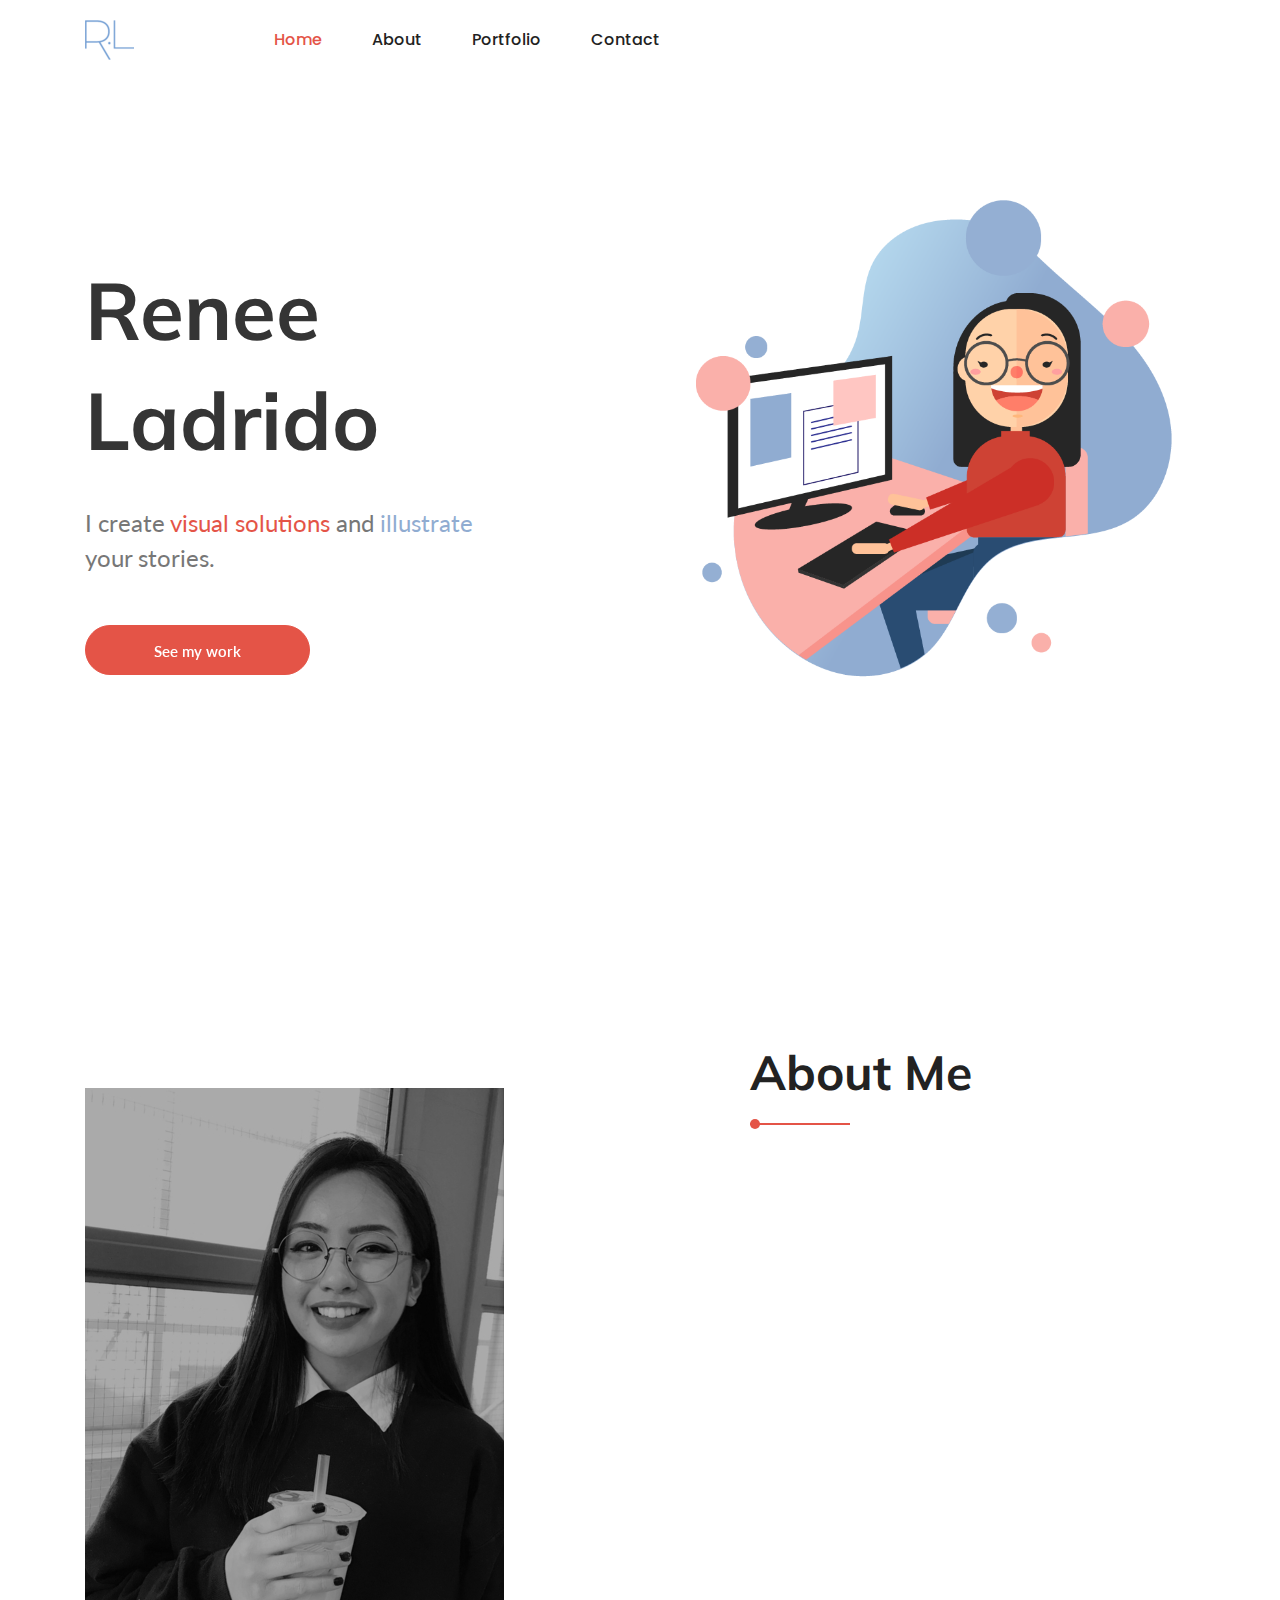
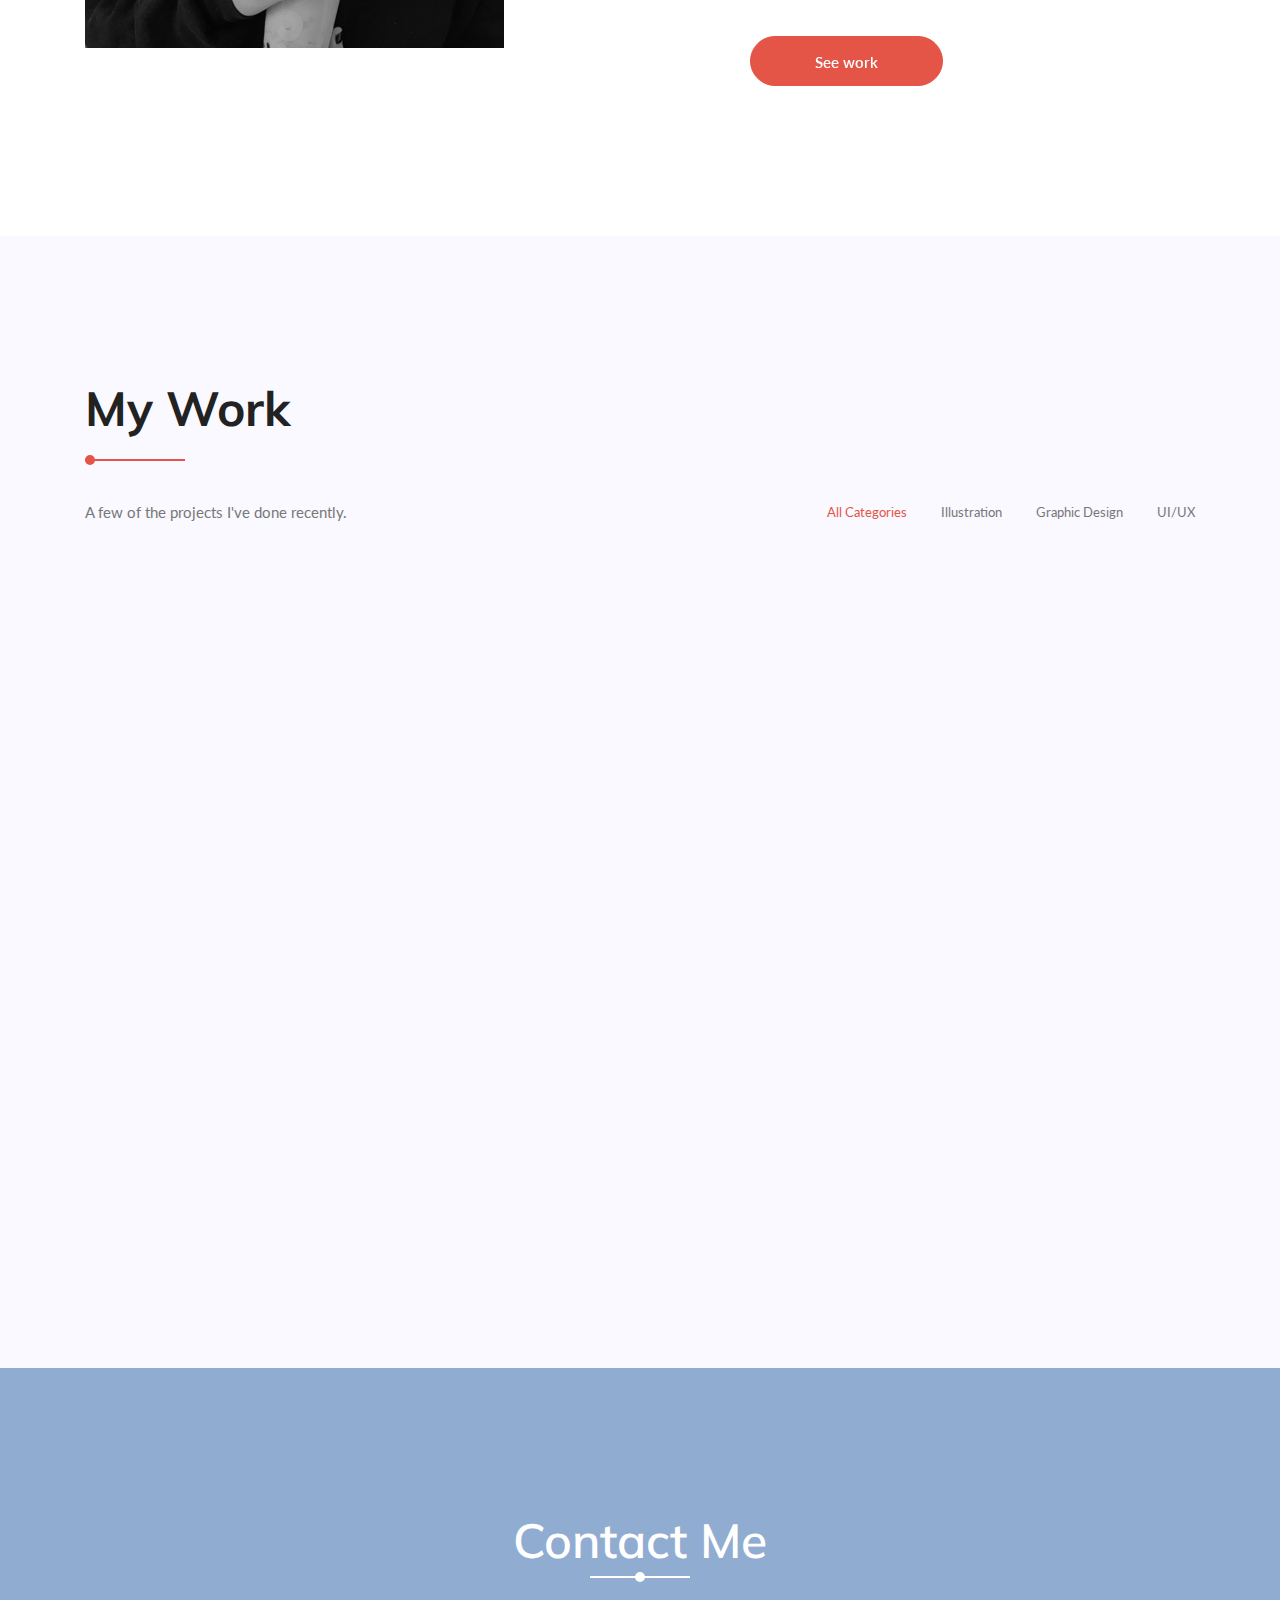
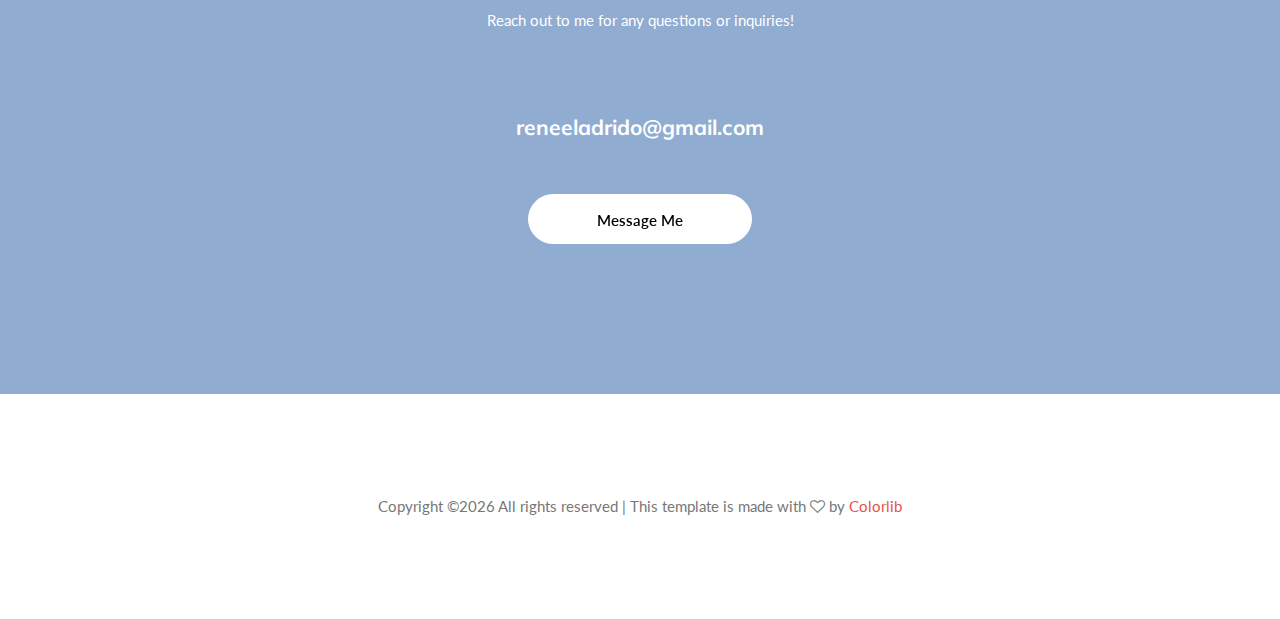
==== index.html @ 90f1faf6 "index" ====
<!DOCTYPE html>
<html lang="zxx" class="no-js">

<head>
	<!-- Mobile Specific Meta -->
	<meta name="viewport" content="width=device-width, initial-scale=1, shrink-to-fit=no">
	<!-- Favicon-->
	<link rel="shortcut icon" href="img/logosmall.png">
	<!-- Author Meta -->
	<meta name="author" content="colorlib">
	<!-- Meta Description -->
	<meta name="description" content="">
	<!-- Meta Keyword -->
	<meta name="keywords" content="">
	<!-- meta character set -->
	<meta charset="UTF-8">
	<!-- Site Title -->
	<title>Renee Ladrido</title>

	<link href="https://fonts.googleapis.com/css?family=Poppins:100,200,400,300,500,600,700" rel="stylesheet">
	<link href="https://fonts.googleapis.com/css?family=Roboto:300,400,500,600,700,900" rel="stylesheet">
	<link href="https://fonts.googleapis.com/css?family=Muli&display=swap" rel="stylesheet">
	<link href="https://fonts.googleapis.com/css?family=Lato&display=swap" rel="stylesheet">
	<!--
			CSS
			============================================= -->
	<link rel="stylesheet" href="css/linearicons.css">
	<link rel="stylesheet" href="css/font-awesome.min.css">
	<link rel="stylesheet" href="css/bootstrap.css">
	<link rel="stylesheet" href="css/magnific-popup.css">
	<link rel="stylesheet" href="css/nice-select.css">
	<link rel="stylesheet" href="css/animate.min.css">
	<link rel="stylesheet" href="css/owl.carousel.css">
	<link rel="stylesheet" href="css/main.css">
</head>

<body>

	<!-- Start Preloader Area -->
	<div class="preloader-area">
		<div class="loader-box">
			<div class="loader"></div>
		</div>
	</div>
	<!-- End Preloader Area -->


	<!-- Start Header Area -->
	<header id="header">
		<div class="container main-menu">
			<div class="row align-items-center d-flex">
				<div id="logo">
					<a href="index.html"><img src="img/logo.png" alt="" title="" /></a>
				</div>
				<nav id="nav-menu-container">
					<ul class="nav-menu">
						<li class=""><a class="active" href="index.html">Home</a></li>
						<li><a href=#about>About</a></li>
						<li><a href=#work>Portfolio</a>
						<li><a href=#contact>Contact</a></li>
					</ul>
				</nav>
			</div>
		</div>
	</header>
	<!-- End Header Area -->


	<!-- start banner Area -->
	<section class="home-banner-area">
		<div class="container">
			<div class="row fullscreen d-flex align-items-center">
				<div class="banner-content col-lg-6 col-md-12 justify-content-center ">
					<h1 class="wow fadeInUp" data-wow-duration="1s" data-wow-delay="1s">Renee Ladrido</h1>
					<div class="designation mb-50 wow fadeInUp" data-wow-duration="1s" data-wow-delay="1.51s">
						I create
						<span class="designer">visual solutions</span>
						and
						<span class="developer">illustrate</span> your stories.
					</div>
					<a href="#work" class="primary-btn" data-text="See my work">
						<span>S</span>
						<span>e</span>
						<span>e</span>
						<span> </span>
						<span>m</span>
						<span>y</span>
						<span> </span>
						<span>w</span>
						<span>o</span>
						<span>r</span>
						<span>k</span>
					</a>
				</div>
				<div class="banner-img col-lg-6 col-md-6 align-self-end">
					<img class="img-fluid" src="img/bannerimg.png" alt="">
				</div>
			</div>
		</div>
	</section>
	<!-- End banner Area -->


	<!-- Start About Area -->
	<section class="about-area section-gap" id="about">
		<div class="container">
			<div class="row align-items-center justify-content-between">
				<div class="col-lg-6 about-left">
					<img class="img-fluid" src="img/bannerimgsmall.jpg" alt="">
				</div>
				<div class="col-lg-5 col-md-12 about-right">
					<div class="section-title">
						<h2>About me</h2>
					</div>
					<div class="mb-50 wow fadeIn" data-wow-duration=".8s">
						<p>Hi! I'm Renee Ladrido and I am a graphic designer and illustrator.</p>
						<p>My design journey actually started in a completely different field - when I was a Nutrition & Food student at Ryerson University.
							I had always enjoyed drawing and expressing myself creatively as a side hobby but didn't think I would be able to include this in my professional career.
							It was when I had started to teach myself Adobe Creative suite to design a brand identity for a food project when I realized how much I enjoyed the process and that it was
							what I really wanted to do. Throughout the rest of my university career, I continued to self-learn various design programs and concepts, and work on personal projects in order to improve my skills.
						</p>
						<p>
						I currently work as a Graphic Designer and Marketing assistant for Ryerson University Eats, where I design promotional material for the food services department to drive food sales and increase student engagement.
						</p>
					</div>
					<a href="portfolio.html" class="primary-btn" data-text="See work">
						<span>S</span>
						<span>e</span>
						<span>e</span>
						<span> </span>
						<span>w</span>
						<span>o</span>
						<span>r</span>
						<span>k</span>
					</a>
				</div>
			</div>
		</div>
	</section>
	<!-- End About Area -->

	<!-- Start Work Area Area -->
	<section class="work-area section-gap-top section-gap-bottom-90" id="work">
		<div class="container">
			<div class="row d-flex justify-content-between align-items-end mb-80">
				<div class="col-lg-6">
					<div class="section-title">
						<h2>My work</h2>
						<p>A few of the projects I've done recently.</p>
					</div>
				</div>

				<div class="col-lg-6">
					<div class="filters">
						<ul>
							<li class="active" data-filter=".all">All Categories</li>
							<li data-filter=".illustration">Illustration</li>
							<li data-filter=".graphicdesign">Graphic Design</li>
							<li data-filter=".uiux">UI/UX</li>
						</ul>
					</div>
				</div>
			</div>

			<div class="filters-content">
				<div class="row grid">
					<div class="single-work col-lg-4 col-md-6 col-sm-12 all graphicdesign illustration wow fadeInUp" data-wow-duration="2s">
						<div class="relative">
							<div class="thumb">
								<div class="overlay overlay-bg"></div>
								<img class="image img-fluid" src="img/work/work1cover.png" alt="">
							</div>
							<div class="middle">
								<h4>Greetings from Buenos Aires!</h4>
								<div class="cat">Illustration & Postcard Design</div>
							</div>
							<a class="overlay" href="project1.html"></a>
						</div>
					</div>
					<div class="single-work col-lg-4 col-md-6 col-sm-12 all illustration wow fadeInUp" data-wow-duration="2s" data-wow-delay="0.2s">
						<div class="relative">
							<div class="thumb">
								<div class="overlay overlay-bg"></div>
								<img class="image img-fluid" src="img/work/work2cover.png" alt="">
							</div>
							<div class="middle">
								<h4>Chartwells Local Partner Certificate</h4>
								<div class="cat">Illustration</div>
							</div>
							<a class="overlay" href="project2.html"></a>
						</div>
					</div>
					<div class="single-work col-lg-4 col-md-6 col-sm-12 all uiux wow fadeInUp" data-wow-duration="2s" data-wow-delay="0.4s">
						<div class="relative">
							<div class="thumb">
								<div class="overlay overlay-bg"></div>
								<img class="image img-fluid" src="img/work/work3cover.png" alt="">
							</div>
							<div class="middle">
								<h4>Peak App</h4>
								<div class="cat">UI / UX</div>
							</div>
							<a class="overlay" href="project3.html"></a>
						</div>
					</div>
					<div class="single-work col-lg-4 col-md-6 col-sm-12 all illustration graphicdesign wow fadeInUp" data-wow-duration="2s">
						<div class="relative">
							<div class="thumb">
								<div class="overlay overlay-bg"></div>
								<img class="image img-fluid" src="img/work/work4cover.png" alt="">
							</div>
							<div class="middle">
								<h4>Fantastic Frank</h4>
								<div class="cat">Illustration & Cover Design</div>
							</div>
							<a class="overlay" href="project4.html"></a>
						</div>
					</div>
					<div class="single-work col-lg-4 col-md-6 col-sm-12 all graphicdesign illustration wow fadeInUp" data-wow-duration="2s" data-wow-delay="0.2s">
						<div class="relative">
							<div class="thumb">
								<div class="overlay overlay-bg"></div>
								<img class="image img-fluid" src="img/work/work5cover.png" alt="">
							</div>
							<div class="middle">
								<h4>Ryerson Nutrition Month</h4>
								<div class="cat">Poster Design & Advertising</div>
							</div>
							<a class="overlay" href="project5.html"></a>
						</div>
					</div>
				</div>
			</div>
		</div>
	</section>
	<!-- End Work Area Area -->

	<!-- Start Contact Area -->
	<section class="contact-area section-gap" id="contact">
		<div class="container">
			<div class="row">
				<div class="col-lg-12">
					<div class="contact-title">
						<h2>Contact Me</h2>
						<p>Reach out to me for any questions or inquiries!</p>
					</div>
				</div>
			</div>

			<div class="row mt-80">
				<div class="col-lg-4 col-md-4">
					<div class="contact-box">
						<h4> </h4>
					</div>
				</div>
				<div class="col-lg-4 col-md-4">
					<div class="contact-box">
						<h4>reneeladrido@gmail.com</h4>
					</div>
				</div>
				<div class="col-lg-4 col-md-4">
					<div class="contact-box">
						<h4> </h4>
					</div>
				</div>
			</div>

			<div class="row">
				<div class="col-lg-12 text-center">
					<a href="mailto:reneeladrido@gmail.com?Subject=Hello" target="_top" class="primary-btn mt-50" data-text="Message Me">
						<span>M</span>
						<span>e</span>
						<span>s</span>
						<span>s</span>
						<span>a</span>
						<span>g</span>
						<span>e</span>
						<span> </span>
						<span>M</span>
						<span>e</span>
					</a>
				</div>
			</div>
		</div>
	</section>
	<!-- End Contact Area -->


	<!-- start footer Area -->
	<footer class="footer-area">
		<div class="container">
			<div class="row justify-content-center">
				<div class="col-lg-12">
					<div class="footer-top flex-column">
			<div class="row footer-bottom justify-content-center">
				<p class="col-lg-8 col-sm-12 footer-text">
					<!-- Link back to Colorlib can't be removed. Template is licensed under CC BY 3.0. -->
Copyright &copy;<script>document.write(new Date().getFullYear());</script> All rights reserved | This template is made with <i class="fa fa-heart-o" aria-hidden="true"></i> by <a href="https://colorlib.com" target="_blank">Colorlib</a>
<!-- Link back to Colorlib can't be removed. Template is licensed under CC BY 3.0. --></p>
			</div>
		</div>
	</footer>
	<!-- End footer Area -->

	<!-- ####################### Start Scroll to Top Area ####################### -->
	<div id="back-top">
		<a title="Go to Top" href="#">
			<i class="lnr lnr-arrow-up"></i>
		</a>
	</div>
	<!-- ####################### End Scroll to Top Area ####################### -->

	<script src="js/vendor/jquery-2.2.4.min.js"></script>
	<script src="https://cdnjs.cloudflare.com/ajax/libs/popper.js/1.12.9/umd/popper.min.js" integrity="sha384-ApNbgh9B+Y1QKtv3Rn7W3mgPxhU9K/ScQsAP7hUibX39j7fakFPskvXusvfa0b4Q"
	 crossorigin="anonymous"></script>
	<script src="js/vendor/bootstrap.min.js"></script>
	<script type="text/javascript" src="https://maps.googleapis.com/maps/api/js?key=AIzaSyBhOdIF3Y9382fqJYt5I_sswSrEw5eihAA"></script>
	<script src="js/easing.min.js"></script>
	<script src="js/hoverIntent.js"></script>
	<script src="js/superfish.min.js"></script>
	<script src="js/mn-accordion.js"></script>
	<script src="js/jquery.ajaxchimp.min.js"></script>
	<script src="js/jquery.magnific-popup.min.js"></script>
	<script src="js/owl.carousel.min.js"></script>
	<script src="js/jquery.nice-select.min.js"></script>
	<script src="js/isotope.pkgd.min.js"></script>
	<script src="js/jquery.circlechart.js"></script>
	<script src="js/mail-script.js"></script>
	<script src="js/wow.min.js"></script>
	<script src="js/main.js"></script>
</body>

</html>
---- css/linearicons.css ----
@font-face {
	font-family: 'Linearicons-Free';
	src:url('../fonts/Linearicons-Free.eot?w118d');
	src:url('../fonts/Linearicons-Free.eot?#iefixw118d') format('embedded-opentype'),
		url('../fonts/Linearicons-Free.woff2?w118d') format('woff2'),
		url('../fonts/Linearicons-Free.woff?w118d') format('woff'),
		url('../fonts/Linearicons-Free.ttf?w118d') format('truetype'),
		url('../fonts/Linearicons-Free.svg?w118d#Linearicons-Free') format('svg');
	font-weight: normal;
	font-style: normal;
}

.lnr {
	font-family: 'Linearicons-Free';
	speak: none;
	font-style: normal;
	font-weight: normal;
	font-variant: normal;
	text-transform: none;
	line-height: 1;

	/* Better Font Rendering =========== */
	-webkit-font-smoothing: antialiased;
	-moz-osx-font-smoothing: grayscale;
}

.lnr-home:before {
	content: "\e800";
}
.lnr-apartment:before {
	content: "\e801";
}
.lnr-pencil:before {
	content: "\e802";
}
.lnr-magic-wand:before {
	content: "\e803";
}
.lnr-drop:before {
	content: "\e804";
}
.lnr-lighter:before {
	content: "\e805";
}
.lnr-poop:before {
	content: "\e806";
}
.lnr-sun:before {
	content: "\e807";
}
.lnr-moon:before {
	content: "\e808";
}
.lnr-cloud:before {
	content: "\e809";
}
.lnr-cloud-upload:before {
	content: "\e80a";
}
.lnr-cloud-download:before {
	content: "\e80b";
}
.lnr-cloud-sync:before {
	content: "\e80c";
}
.lnr-cloud-check:before {
	content: "\e80d";
}
.lnr-database:before {
	content: "\e80e";
}
.lnr-lock:before {
	content: "\e80f";
}
.lnr-cog:before {
	content: "\e810";
}
.lnr-trash:before {
	content: "\e811";
}
.lnr-dice:before {
	content: "\e812";
}
.lnr-heart:before {
	content: "\e813";
}
.lnr-star:before {
	content: "\e814";
}
.lnr-star-half:before {
	content: "\e815";
}
.lnr-star-empty:before {
	content: "\e816";
}
.lnr-flag:before {
	content: "\e817";
}
.lnr-envelope:before {
	content: "\e818";
}
.lnr-paperclip:before {
	content: "\e819";
}
.lnr-inbox:before {
	content: "\e81a";
}
.lnr-eye:before {
	content: "\e81b";
}
.lnr-printer:before {
	content: "\e81c";
}
.lnr-file-empty:before {
	content: "\e81d";
}
.lnr-file-add:before {
	content: "\e81e";
}
.lnr-enter:before {
	content: "\e81f";
}
.lnr-exit:before {
	content: "\e820";
}
.lnr-graduation-hat:before {
	content: "\e821";
}
.lnr-license:before {
	content: "\e822";
}
.lnr-music-note:before {
	content: "\e823";
}
.lnr-film-play:before {
	content: "\e824";
}
.lnr-camera-video:before {
	content: "\e825";
}
.lnr-camera:before {
	content: "\e826";
}
.lnr-picture:before {
	content: "\e827";
}
.lnr-book:before {
	content: "\e828";
}
.lnr-bookmark:before {
	content: "\e829";
}
.lnr-user:before {
	content: "\e82a";
}
.lnr-users:before {
	content: "\e82b";
}
.lnr-shirt:before {
	content: "\e82c";
}
.lnr-store:before {
	content: "\e82d";
}
.lnr-cart:before {
	content: "\e82e";
}
.lnr-tag:before {
	content: "\e82f";
}
.lnr-phone-handset:before {
	content: "\e830";
}
.lnr-phone:before {
	content: "\e831";
}
.lnr-pushpin:before {
	content: "\e832";
}
.lnr-map-marker:before {
	content: "\e833";
}
.lnr-map:before {
	content: "\e834";
}
.lnr-location:before {
	content: "\e835";
}
.lnr-calendar-full:before {
	content: "\e836";
}
.lnr-keyboard:before {
	content: "\e837";
}
.lnr-spell-check:before {
	content: "\e838";
}
.lnr-screen:before {
	content: "\e839";
}
.lnr-smartphone:before {
	content: "\e83a";
}
.lnr-tablet:before {
	content: "\e83b";
}
.lnr-laptop:before {
	content: "\e83c";
}
.lnr-laptop-phone:before {
	content: "\e83d";
}
.lnr-power-switch:before {
	content: "\e83e";
}
.lnr-bubble:before {
	content: "\e83f";
}
.lnr-heart-pulse:before {
	content: "\e840";
}
.lnr-construction:before {
	content: "\e841";
}
.lnr-pie-chart:before {
	content: "\e842";
}
.lnr-chart-bars:before {
	content: "\e843";
}
.lnr-gift:before {
	content: "\e844";
}
.lnr-diamond:before {
	content: "\e845";
}
.lnr-linearicons:before {
	content: "\e846";
}
.lnr-dinner:before {
	content: "\e847";
}
.lnr-coffee-cup:before {
	content: "\e848";
}
.lnr-leaf:before {
	content: "\e849";
}
.lnr-paw:before {
	content: "\e84a";
}
.lnr-rocket:before {
	content: "\e84b";
}
.lnr-briefcase:before {
	content: "\e84c";
}
.lnr-bus:before {
	content: "\e84d";
}
.lnr-car:before {
	content: "\e84e";
}
.lnr-train:before {
	content: "\e84f";
}
.lnr-bicycle:before {
	content: "\e850";
}
.lnr-wheelchair:before {
	content: "\e851";
}
.lnr-select:before {
	content: "\e852";
}
.lnr-earth:before {
	content: "\e853";
}
.lnr-smile:before {
	content: "\e854";
}
.lnr-sad:before {
	content: "\e855";
}
.lnr-neutral:before {
	content: "\e856";
}
.lnr-mustache:before {
	content: "\e857";
}
.lnr-alarm:before {
	content: "\e858";
}
.lnr-bullhorn:before {
	content: "\e859";
}
.lnr-volume-high:before {
	content: "\e85a";
}
.lnr-volume-medium:before {
	content: "\e85b";
}
.lnr-volume-low:before {
	content: "\e85c";
}
.lnr-volume:before {
	content: "\e85d";
}
.lnr-mic:before {
	content: "\e85e";
}
.lnr-hourglass:before {
	content: "\e85f";
}
.lnr-undo:before {
	content: "\e860";
}
.lnr-redo:before {
	content: "\e861";
}
.lnr-sync:before {
	content: "\e862";
}
.lnr-history:before {
	content: "\e863";
}
.lnr-clock:before {
	content: "\e864";
}
.lnr-download:before {
	content: "\e865";
}
.lnr-upload:before {
	content: "\e866";
}
.lnr-enter-down:before {
	content: "\e867";
}
.lnr-exit-up:before {
	content: "\e868";
}
.lnr-bug:before {
	content: "\e869";
}
.lnr-code:before {
	content: "\e86a";
}
.lnr-link:before {
	content: "\e86b";
}
.lnr-unlink:before {
	content: "\e86c";
}
.lnr-thumbs-up:before {
	content: "\e86d";
}
.lnr-thumbs-down:before {
	content: "\e86e";
}
.lnr-magnifier:before {
	content: "\e86f";
}
.lnr-cross:before {
	content: "\e870";
}
.lnr-menu:before {
	content: "\e871";
}
.lnr-list:before {
	content: "\e872";
}
.lnr-chevron-up:before {
	content: "\e873";
}
.lnr-chevron-down:before {
	content: "\e874";
}
.lnr-chevron-left:before {
	content: "\e875";
}
.lnr-chevron-right:before {
	content: "\e876";
}
.lnr-arrow-up:before {
	content: "\e877";
}
.lnr-arrow-down:before {
	content: "\e878";
}
.lnr-arrow-left:before {
	content: "\e879";
}
.lnr-arrow-right:before {
	content: "\e87a";
}
.lnr-move:before {
	content: "\e87b";
}
.lnr-warning:before {
	content: "\e87c";
}
.lnr-question-circle:before {
	content: "\e87d";
}
.lnr-menu-circle:before {
	content: "\e87e";
}
.lnr-checkmark-circle:before {
	content: "\e87f";
}
.lnr-cross-circle:before {
	content: "\e880";
}
.lnr-plus-circle:before {
	content: "\e881";
}
.lnr-circle-minus:before {
	content: "\e882";
}
.lnr-arrow-up-circle:before {
	content: "\e883";
}
.lnr-arrow-down-circle:before {
	content: "\e884";
}
.lnr-arrow-left-circle:before {
	content: "\e885";
}
.lnr-arrow-right-circle:before {
	content: "\e886";
}
.lnr-chevron-up-circle:before {
	content: "\e887";
}
.lnr-chevron-down-circle:before {
	content: "\e888";
}
.lnr-chevron-left-circle:before {
	content: "\e889";
}
.lnr-chevron-right-circle:before {
	content: "\e88a";
}
.lnr-crop:before {
	content: "\e88b";
}
.lnr-frame-expand:before {
	content: "\e88c";
}
.lnr-frame-contract:before {
	content: "\e88d";
}
.lnr-layers:before {
	content: "\e88e";
}
.lnr-funnel:before {
	content: "\e88f";
}
.lnr-text-format:before {
	content: "\e890";
}
.lnr-text-format-remove:before {
	content: "\e891";
}
.lnr-text-size:before {
	content: "\e892";
}
.lnr-bold:before {
	content: "\e893";
}
.lnr-italic:before {
	content: "\e894";
}
.lnr-underline:before {
	content: "\e895";
}
.lnr-strikethrough:before {
	content: "\e896";
}
.lnr-highlight:before {
	content: "\e897";
}
.lnr-text-align-left:before {
	content: "\e898";
}
.lnr-text-align-center:before {
	content: "\e899";
}
.lnr-text-align-right:before {
	content: "\e89a";
}
.lnr-text-align-justify:before {
	content: "\e89b";
}
.lnr-line-spacing:before {
	content: "\e89c";
}
.lnr-indent-increase:before {
	content: "\e89d";
}
.lnr-indent-decrease:before {
	content: "\e89e";
}
.lnr-pilcrow:before {
	content: "\e89f";
}
.lnr-direction-ltr:before {
	content: "\e8a0";
}
.lnr-direction-rtl:before {
	content: "\e8a1";
}
.lnr-page-break:before {
	content: "\e8a2";
}
.lnr-sort-alpha-asc:before {
	content: "\e8a3";
}
.lnr-sort-amount-asc:before {
	content: "\e8a4";
}
.lnr-hand:before {
	content: "\e8a5";
}
.lnr-pointer-up:before {
	content: "\e8a6";
}
.lnr-pointer-right:before {
	content: "\e8a7";
}
.lnr-pointer-down:before {
	content: "\e8a8";
}
.lnr-pointer-left:before {
	content: "\e8a9";
}
---- css/nice-select.css ----
.nice-select {
  -webkit-tap-highlight-color: transparent;
  background-color: #fff;
  border-radius: 5px;
  border: solid 1px #e8e8e8;
  box-sizing: border-box;
  clear: both;
  cursor: pointer;
  display: block;
  float: left;
  font-family: inherit;
  font-size: 14px;
  font-weight: normal;
  height: 42px;
  line-height: 40px;
  outline: none;
  padding-left: 18px;
  padding-right: 30px;
  position: relative;
  text-align: left !important;
  -webkit-transition: all 0.2s ease-in-out;
  transition: all 0.2s ease-in-out;
  -webkit-user-select: none;
     -moz-user-select: none;
      -ms-user-select: none;
          user-select: none;
  white-space: nowrap;
  width: auto; }
  .nice-select:hover {
    border-color: #dbdbdb; }
  .nice-select:active, .nice-select.open, .nice-select:focus {
    border-color: #999; }
  .nice-select:after {
    border-bottom: 2px solid #999;
    border-right: 2px solid #999;
    content: '';
    display: block;
    height: 5px;
    margin-top: -4px;
    pointer-events: none;
    position: absolute;
    right: 12px;
    top: 50%;
    -webkit-transform-origin: 66% 66%;
        -ms-transform-origin: 66% 66%;
            transform-origin: 66% 66%;
    -webkit-transform: rotate(45deg);
        -ms-transform: rotate(45deg);
            transform: rotate(45deg);
    -webkit-transition: all 0.15s ease-in-out;
    transition: all 0.15s ease-in-out;
    width: 5px; }
  .nice-select.open:after {
    -webkit-transform: rotate(-135deg);
        -ms-transform: rotate(-135deg);
            transform: rotate(-135deg); }
  .nice-select.open .list {
    opacity: 1;
    pointer-events: auto;
    -webkit-transform: scale(1) translateY(0);
        -ms-transform: scale(1) translateY(0);
            transform: scale(1) translateY(0); }
  .nice-select.disabled {
    border-color: #ededed;
    color: #999;
    pointer-events: none; }
    .nice-select.disabled:after {
      border-color: #cccccc; }
  .nice-select.wide {
    width: 100%; }
    .nice-select.wide .list {
      left: 0 !important;
      right: 0 !important; }
  .nice-select.right {
    float: right; }
    .nice-select.right .list {
      left: auto;
      right: 0; }
  .nice-select.small {
    font-size: 12px;
    height: 36px;
    line-height: 34px; }
    .nice-select.small:after {
      height: 4px;
      width: 4px; }
    .nice-select.small .option {
      line-height: 34px;
      min-height: 34px; }
  .nice-select .list {
    background-color: #fff;
    border-radius: 5px;
    box-shadow: 0 0 0 1px rgba(68, 68, 68, 0.11);
    box-sizing: border-box;
    margin-top: 4px;
    opacity: 0;
    overflow: hidden;
    padding: 0;
    pointer-events: none;
    position: absolute;
    top: 100%;
    left: 0;
    -webkit-transform-origin: 50% 0;
        -ms-transform-origin: 50% 0;
            transform-origin: 50% 0;
    -webkit-transform: scale(0.75) translateY(-21px);
        -ms-transform: scale(0.75) translateY(-21px);
            transform: scale(0.75) translateY(-21px);
    -webkit-transition: all 0.2s cubic-bezier(0.5, 0, 0, 1.25), opacity 0.15s ease-out;
    transition: all 0.2s cubic-bezier(0.5, 0, 0, 1.25), opacity 0.15s ease-out;
    z-index: 9; }
    .nice-select .list:hover .option:not(:hover) {
      background-color: transparent !important; }
  .nice-select .option {
    cursor: pointer;
    font-weight: 400;
    line-height: 40px;
    list-style: none;
    min-height: 40px;
    outline: none;
    padding-left: 18px;
    padding-right: 29px;
    text-align: left;
    -webkit-transition: all 0.2s;
    transition: all 0.2s; }
    .nice-select .option:hover, .nice-select .option.focus, .nice-select .option.selected.focus {
      background-color: #f6f6f6; }
    .nice-select .option.selected {
      font-weight: bold; }
    .nice-select .option.disabled {
      background-color: transparent;
      color: #999;
      cursor: default; }

.no-csspointerevents .nice-select .list {
  display: none; }

.no-csspointerevents .nice-select.open .list {
  display: block; }
---- css/main.css ----
/*--------------------------- Color variations ----------------------*/
/* Medium Layout: 1280px */
/* Tablet Layout: 768px */
/* Mobile Layout: 320px */
/* Wide Mobile Layout: 480px */
/* =================================== */
/*  Basic Style
/* =================================== */
::-moz-selection {
  /* Code for Firefox */
  background-color: #e45447;
  color: #fff; }

::selection {
  background-color: #e45447;
  color: #fff; }

::-webkit-input-placeholder {
  /* WebKit, Blink, Edge */
  color: #777777;
  font-weight: 300; }

:-moz-placeholder {
  /* Mozilla Firefox 4 to 18 */
  color: #777777;
  opacity: 1;
  font-weight: 300; }

::-moz-placeholder {
  /* Mozilla Firefox 19+ */
  color: #777777;
  opacity: 1;
  font-weight: 300; }

:-ms-input-placeholder {
  /* Internet Explorer 10-11 */
  color: #777777;
  font-weight: 300; }

::-ms-input-placeholder {
  /* Microsoft Edge */
  color: #777777;
  font-weight: 300; }

body {
  color: #777777;
  font-family: "Lato", sans-serif;
  font-size: 15px;
  font-weight: 400;
  line-height: 1.625em;
  position: relative; }

ol, ul {
  margin: 0;
  padding: 0;
  list-style: none; }

select {
  display: block; }

figure {
  margin: 0; }

a {
  -webkit-transition: all 0.3s ease 0s;
  -moz-transition: all 0.3s ease 0s;
  -o-transition: all 0.3s ease 0s;
  transition: all 0.3s ease 0s; }

iframe {
  border: 0; }

a, a:focus, a:hover {
  text-decoration: none;
  outline: 0; }

.btn.active.focus,
.btn.active:focus,
.btn.focus,
.btn.focus:active,
.btn:active:focus,
.btn:focus {
  text-decoration: none;
  outline: 0; }

.card-panel {
  margin: 0;
  padding: 60px; }

/**
 *  Typography
 *
 **/
.btn i, .btn-large i, .btn-floating i, .btn-large i, .btn-flat i {
  font-size: 1em;
  line-height: inherit; }

.gray-bg {
  background: #f9f9ff; }

h1, h2, h3,
h4, h5, h6 {
  font-family: "Muli", sans-serif;
  color: #222222;
  line-height: 1.2em;
  margin-bottom: 0;
  margin-top: 0;
  font-weight: 600; }

.h1, .h2, .h3,
.h4, .h5, .h6 {
  margin-bottom: 0;
  margin-top: 0;
  font-family: "Muli", sans-serif;
  font-weight: 600;
  color: #222222; }

h1, .h1 {
  font-size: 36px; }

h2, .h2 {
  font-size: 30px; }

h3, .h3 {
  font-size: 24px; }

h4, .h4 {
  font-size: 18px; }

h5, .h5 {
  font-size: 16px; }

h6, .h6 {
  font-size: 14px;
  color: #222222; }

td, th {
  border-radius: 0px; }

/**
 * For modern browsers
 * 1. The space content is one way to avoid an Opera bug when the
 *    contenteditable attribute is included anywhere else in the document.
 *    Otherwise it causes space to appear at the top and bottom of elements
 *    that are clearfixed.
 * 2. The use of `table` rather than `block` is only necessary if using
 *    `:before` to contain the top-margins of child elements.
 */
.clear::before, .clear::after {
  content: " ";
  display: table; }
.clear::after {
  clear: both; }

.fz-11 {
  font-size: 11px; }

.fz-12 {
  font-size: 12px; }

.fz-13 {
  font-size: 13px; }

.fz-14 {
  font-size: 14px; }

.fz-15 {
  font-size: 15px; }

.fz-16 {
  font-size: 16px; }

.fz-18 {
  font-size: 18px; }

.fz-30 {
  font-size: 30px; }

.fz-48 {
  font-size: 48px !important; }

.fw100 {
  font-weight: 100; }

.fw300 {
  font-weight: 300; }

.fw400 {
  font-weight: 400 !important; }

.fw500 {
  font-weight: 500; }

.f700 {
  font-weight: 700; }

.fsi {
  font-style: italic; }

.mt-10 {
  margin-top: 10px; }

.mt-15 {
  margin-top: 15px; }

.mt-20 {
  margin-top: 20px; }

.mt-25 {
  margin-top: 25px; }

.mt-30 {
  margin-top: 30px; }

.mt-35 {
  margin-top: 35px; }

.mt-40 {
  margin-top: 40px; }

.mt-50 {
  margin-top: 50px; }

.mt-60 {
  margin-top: 60px; }

.mt-70 {
  margin-top: 70px; }

.mt-80 {
  margin-top: 80px; }

.mt-100 {
  margin-top: 100px; }

.mt-120 {
  margin-top: 120px; }

.mt-150 {
  margin-top: 150px; }

.ml-0 {
  margin-left: 0 !important; }

.ml-5 {
  margin-left: 5px !important; }

.ml-10 {
  margin-left: 10px; }

.ml-15 {
  margin-left: 15px; }

.ml-20 {
  margin-left: 20px; }

.ml-30 {
  margin-left: 30px; }

.ml-50 {
  margin-left: 50px; }

.mr-0 {
  margin-right: 0 !important; }

.mr-5 {
  margin-right: 5px !important; }

.mr-15 {
  margin-right: 15px; }

.mr-10 {
  margin-right: 10px; }

.mr-20 {
  margin-right: 20px; }

.mr-30 {
  margin-right: 30px; }

.mr-50 {
  margin-right: 50px; }

.mb-0 {
  margin-bottom: 0px; }

.mb-0-i {
  margin-bottom: 0px !important; }

.mb-5 {
  margin-bottom: 5px; }

.mb-10 {
  margin-bottom: 10px; }

.mb-15 {
  margin-bottom: 15px; }

.mb-20 {
  margin-bottom: 20px; }

.mb-25 {
  margin-bottom: 25px; }

.mb-30 {
  margin-bottom: 30px; }

.mb-40 {
  margin-bottom: 40px; }

.mb-50 {
  margin-bottom: 50px; }

.mb-60 {
  margin-bottom: 60px; }

.mb-70 {
  margin-bottom: 70px; }

.mb-80 {
  margin-bottom: 80px; }

.mb-90 {
  margin-bottom: 90px; }

.mb-100 {
  margin-bottom: 100px; }

.pt-0 {
  padding-top: 0px; }

.pt-10 {
  padding-top: 10px; }

.pt-15 {
  padding-top: 15px; }

.pt-20 {
  padding-top: 20px; }

.pt-25 {
  padding-top: 25px; }

.pt-30 {
  padding-top: 30px; }

.pt-40 {
  padding-top: 40px; }

.pt-50 {
  padding-top: 50px; }

.pt-60 {
  padding-top: 60px; }

.pt-70 {
  padding-top: 70px; }

.pt-80 {
  padding-top: 80px; }

.pt-90 {
  padding-top: 90px; }

.pt-100 {
  padding-top: 100px; }

.pt-120 {
  padding-top: 120px; }

.pt-150 {
  padding-top: 150px; }

.pt-170 {
  padding-top: 170px; }

.pb-0 {
  padding-bottom: 0px; }

.pb-10 {
  padding-bottom: 10px; }

.pb-15 {
  padding-bottom: 15px; }

.pb-20 {
  padding-bottom: 20px; }

.pb-25 {
  padding-bottom: 25px; }

.pb-30 {
  padding-bottom: 30px; }

.pb-40 {
  padding-bottom: 40px; }

.pb-50 {
  padding-bottom: 50px; }

.pb-60 {
  padding-bottom: 60px; }

.pb-70 {
  padding-bottom: 70px; }

.pb-80 {
  padding-bottom: 80px; }

.pb-90 {
  padding-bottom: 90px; }

.pb-100 {
  padding-bottom: 100px; }

.pb-120 {
  padding-bottom: 120px; }

.pb-150 {
  padding-bottom: 150px; }

.pr-30 {
  padding-right: 30px; }

.pl-30 {
  padding-left: 30px; }

.pl-90 {
  padding-left: 90px; }

.p-40 {
  padding: 40px; }

.float-left {
  float: left; }

.float-right {
  float: right; }

.text-italic {
  font-style: italic; }

.text-white {
  color: #fff; }

.text-black {
  color: #000; }

.transition {
  -webkit-transition: all 0.3s ease 0s;
  -moz-transition: all 0.3s ease 0s;
  -o-transition: all 0.3s ease 0s;
  transition: all 0.3s ease 0s; }

.section-full {
  padding: 100px 0; }

.section-half {
  padding: 75px 0; }

.text-center {
  text-align: center; }

.text-left {
  text-align: left; }

.text-rigth {
  text-align: right; }

.flex {
  display: -webkit-box;
  display: -webkit-flex;
  display: -moz-flex;
  display: -ms-flexbox;
  display: flex; }

.inline-flex {
  display: -webkit-inline-box;
  display: -webkit-inline-flex;
  display: -moz-inline-flex;
  display: -ms-inline-flexbox;
  display: inline-flex; }

.flex-grow {
  -webkit-box-flex: 1;
  -webkit-flex-grow: 1;
  -moz-flex-grow: 1;
  -ms-flex-positive: 1;
  flex-grow: 1; }

.flex-wrap {
  -webkit-flex-wrap: wrap;
  -moz-flex-wrap: wrap;
  -ms-flex-wrap: wrap;
  flex-wrap: wrap; }

.flex-left {
  -webkit-box-pack: start;
  -ms-flex-pack: start;
  -webkit-justify-content: flex-start;
  -moz-justify-content: flex-start;
  justify-content: flex-start; }

.flex-middle {
  -webkit-box-align: center;
  -ms-flex-align: center;
  -webkit-align-items: center;
  -moz-align-items: center;
  align-items: center; }

.flex-right {
  -webkit-box-pack: end;
  -ms-flex-pack: end;
  -webkit-justify-content: flex-end;
  -moz-justify-content: flex-end;
  justify-content: flex-end; }

.flex-top {
  -webkit-align-self: flex-start;
  -moz-align-self: flex-start;
  -ms-flex-item-align: start;
  align-self: flex-start; }

.flex-center {
  -webkit-box-pack: center;
  -ms-flex-pack: center;
  -webkit-justify-content: center;
  -moz-justify-content: center;
  justify-content: center; }

.flex-bottom {
  -webkit-align-self: flex-end;
  -moz-align-self: flex-end;
  -ms-flex-item-align: end;
  align-self: flex-end; }

.space-between {
  -webkit-box-pack: justify;
  -ms-flex-pack: justify;
  -webkit-justify-content: space-between;
  -moz-justify-content: space-between;
  justify-content: space-between; }

.space-around {
  -ms-flex-pack: distribute;
  -webkit-justify-content: space-around;
  -moz-justify-content: space-around;
  justify-content: space-around; }

.flex-column {
  -webkit-box-direction: normal;
  -webkit-box-orient: vertical;
  -webkit-flex-direction: column;
  -moz-flex-direction: column;
  -ms-flex-direction: column;
  flex-direction: column; }

.flex-cell {
  display: -webkit-box;
  display: -webkit-flex;
  display: -moz-flex;
  display: -ms-flexbox;
  display: flex;
  -webkit-box-flex: 1;
  -webkit-flex-grow: 1;
  -moz-flex-grow: 1;
  -ms-flex-positive: 1;
  flex-grow: 1; }

.display-table {
  display: table; }

.light {
  color: #fff; }

.dark {
  color: #000; }

.relative {
  position: relative; }

.overflow-hidden {
  overflow: hidden; }

.overlay {
  position: absolute;
  left: 0;
  right: 0;
  top: 0;
  bottom: 0; }

.container.fullwidth {
  width: 100%; }
.container.no-padding {
  padding-left: 0;
  padding-right: 0; }

.no-padding {
  padding: 0; }

.section-bg {
  background: #f9fafc; }

@media (max-width: 767px) {
  .no-flex-xs {
    display: block !important; } }

.row.no-margin {
  margin-left: 0;
  margin-right: 0; }

.preloader-area {
  background-color: #e45447;
  position: fixed;
  width: 100%;
  height: 100%;
  z-index: 9999; }
  .preloader-area .loader-box {
    position: absolute;
    left: 50%;
    top: 50%;
    -webkit-transform: translate(-50%, -50%);
    -moz-transform: translate(-50%, -50%);
    -ms-transform: translate(-50%, -50%);
    -o-transform: translate(-50%, -50%);
    transform: translate(-50%, -50%); }
  .preloader-area .loader {
    width: 70px;
    height: 70px;
    border-radius: 50px;
    background-color: rgba(255, 255, 255, 0.2);
    border-width: 30px;
    border-style: double;
    border-color: transparent #fff;
    -webkit-transform-origin: 50% 50%;
    -moz-transform-origin: 50% 50%;
    -ms-transform-origin: 50% 50%;
    -o-transform-origin: 50% 50%;
    transform-origin: 50% 50%;
    -webkit-animation: loader 2s linear infinite;
    -moz-animation: loader 2s linear infinite;
    -o-animation: loader 2s linear infinite;
    animation: loader 2s linear infinite; }

@-webkit-keyframes loader {
  0% {
    -webkit-transform: rotate(0deg);
    -moz-transform: rotate(0deg);
    -ms-transform: rotate(0deg);
    -o-transform: rotate(0deg);
    transform: rotate(0deg); }
  100% {
    -webkit-transform: rotate(360deg);
    -moz-transform: rotate(360deg);
    -ms-transform: rotate(360deg);
    -o-transform: rotate(360deg);
    transform: rotate(360deg); } }
@-moz-keyframes loader {
  0% {
    -webkit-transform: rotate(0deg);
    -moz-transform: rotate(0deg);
    -ms-transform: rotate(0deg);
    -o-transform: rotate(0deg);
    transform: rotate(0deg); }
  100% {
    -webkit-transform: rotate(360deg);
    -moz-transform: rotate(360deg);
    -ms-transform: rotate(360deg);
    -o-transform: rotate(360deg);
    transform: rotate(360deg); } }
@-o-keyframes loader {
  0% {
    -webkit-transform: rotate(0deg);
    -moz-transform: rotate(0deg);
    -ms-transform: rotate(0deg);
    -o-transform: rotate(0deg);
    transform: rotate(0deg); }
  100% {
    -webkit-transform: rotate(360deg);
    -moz-transform: rotate(360deg);
    -ms-transform: rotate(360deg);
    -o-transform: rotate(360deg);
    transform: rotate(360deg); } }
@keyframes loader {
  0% {
    -webkit-transform: rotate(0deg);
    -moz-transform: rotate(0deg);
    -ms-transform: rotate(0deg);
    -o-transform: rotate(0deg);
    transform: rotate(0deg); }
  100% {
    -webkit-transform: rotate(360deg);
    -moz-transform: rotate(360deg);
    -ms-transform: rotate(360deg);
    -o-transform: rotate(360deg);
    transform: rotate(360deg); } }
#back-top {
  position: fixed;
  right: 0;
  bottom: 30px;
  cursor: pointer;
  z-index: 9999999;
  opacity: 0;
  -webkit-transition: all 0.3s ease 0s;
  -moz-transition: all 0.3s ease 0s;
  -o-transition: all 0.3s ease 0s;
  transition: all 0.3s ease 0s; }
  #back-top a {
    background: #90acd1;
    display: block;
    text-align: center;
    width: 35px;
    height: 40px;
    border-radius: 5px 5px 0 0;
    padding: 12px 8px 8px 7px;
    -webkit-transition: all 0.3s ease 0s;
    -moz-transition: all 0.3s ease 0s;
    -o-transition: all 0.3s ease 0s;
    transition: all 0.3s ease 0s; }
    #back-top a i {
      font-size: 22px;
      color: #fff; }
    #back-top a:hover {
      box-shadow: 0 8px 12px rgba(156, 156, 156, 0.7); }

.back-top-animation {
  right: 20px !important;
  opacity: 1 !important;
  -webkit-transition: all 0.4s ease-in !important;
  -moz-transition: all 0.4s ease-in !important;
  -o-transition: all 0.4s ease-in !important;
  transition: all 0.4s ease-in !important; }

.section-gap {
  padding: 150px 0; }
  @media (max-width: 1024px) {
    .section-gap {
      padding: 60px 0; } }

.section-gap-top {
  padding-top: 150px; }
  @media (max-width: 1024px) {
    .section-gap-top {
      padding: 60px 0; } }

.section-gap-bottom-90 {
  padding-bottom: 130px; }
  @media (max-width: 1024px) {
    .section-gap-bottom-90 {
      padding-bottom: 30px; } }

.section-title {
  margin-bottom: 80px; }
  @media (max-width: 1024px) {
    .section-title {
      margin-bottom: 30px; } }
  .section-title h2 {
    font-size: 48px;
    font-weight: 700;
    margin-bottom: 70px;
    text-transform: capitalize;
    position: relative;
    line-height: 44px; }
    @media (max-width: 1024px) {
      .section-title h2 {
        font-size: 40px;
        margin-bottom: 30px; } }
    @media (max-width: 1024px) {
      .section-title h2 {
        font-size: 30px; } }
    .section-title h2:before {
      content: '';
      position: absolute;
      left: 0;
      bottom: -35px;
      width: 10px;
      height: 10px;
      background: #e45447;
      border-radius: 7px; }
      @media (max-width: 1024px) {
        .section-title h2:before {
          bottom: -15px; } }
    .section-title h2:after {
      content: '';
      position: absolute;
      left: 0;
      bottom: -31px;
      width: 100px;
      height: 2px;
      background: #e45447; }
      @media (max-width: 1024px) {
        .section-title h2:after {
          bottom: -11px; } }
  .section-title p {
    max-width: 535px;
    margin-bottom: 0; }

.alert-msg {
  color: #008000; }

.primary-btn {
  color: #fff;
  padding: 0 52px;
  background: #e45447;
  overflow: hidden;
  border-radius: 40px;
  font-size: 15px;
  font-weight: 600;
  display: inline-block;
  border: 1px solid #e45447;
  vertical-align: middle;
  position: relative;
  z-index: 1;
  cursor: pointer;
  text-align: center;
  -webkit-backface-visibility: hidden;
  -moz-backface-visibility: hidden;
  backface-visibility: hidden;
  -webkit-transition: all 0.3s ease 0s;
  -moz-transition: all 0.3s ease 0s;
  -o-transition: all 0.3s ease 0s;
  transition: all 0.3s ease 0s; }
  @media (max-width: 767px) {
    .primary-btn {
      padding: 0 35px; } }
  .primary-btn:before {
    content: attr(data-text);
    position: absolute;
    top: 0;
    left: 0;
    width: 100%;
    height: 100%;
    padding: 13px 0;
    -webkit-transition: all 0.3s ease 0s;
    -moz-transition: all 0.3s ease 0s;
    -o-transition: all 0.3s ease 0s;
    transition: all 0.3s ease 0s;
    -webkit-transition-timing-function: cubic-bezier(0.75, 0, 0.125, 1);
    -moz-transition-timing-function: cubic-bezier(0.75, 0, 0.125, 1);
    -o-transition-timing-function: cubic-bezier(0.75, 0, 0.125, 1);
    transition-timing-function: cubic-bezier(0.75, 0, 0.125, 1);
    color: #fff; }
    @media (max-width: 767px) {
      .primary-btn:before {
        padding: 8px 0; } }
  .primary-btn:hover {
    background: #fff;
    border: 1px solid #e45447; }
    .primary-btn:hover:before {
      opacity: 0;
      -webkit-transform: translate3d(0, 100%, 0);
      -moz-transform: translate3d(0, 100%, 0);
      -ms-transform: translate3d(0, 100%, 0);
      -o-transform: translate3d(0, 100%, 0);
      transform: translate3d(0, 100%, 0); }
    .primary-btn:hover span {
      opacity: 1;
      color: #e45447;
      -webkit-transform: translate3d(0, 0, 0);
      -moz-transform: translate3d(0, 0, 0);
      -ms-transform: translate3d(0, 0, 0);
      -o-transform: translate3d(0, 0, 0);
      transform: translate3d(0, 0, 0); }
      .primary-btn:hover span:nth-child(1) {
        -webkit-transition-delay: 0.01s;
        -moz-transition-delay: 0.01s;
        -o-transition-delay: 0.01s;
        transition-delay: 0.01s; }
      .primary-btn:hover span:nth-child(2) {
        -webkit-transition-delay: 0.05s;
        -moz-transition-delay: 0.05s;
        -o-transition-delay: 0.05s;
        transition-delay: 0.05s; }
      .primary-btn:hover span:nth-child(3) {
        -webkit-transition-delay: 0.1s;
        -moz-transition-delay: 0.1s;
        -o-transition-delay: 0.1s;
        transition-delay: 0.1s; }
      .primary-btn:hover span:nth-child(4) {
        -webkit-transition-delay: 0.15s;
        -moz-transition-delay: 0.15s;
        -o-transition-delay: 0.15s;
        transition-delay: 0.15s; }
      .primary-btn:hover span:nth-child(5) {
        -webkit-transition-delay: 0.2s;
        -moz-transition-delay: 0.2s;
        -o-transition-delay: 0.2s;
        transition-delay: 0.2s; }
      .primary-btn:hover span:nth-child(6) {
        -webkit-transition-delay: 0.25s;
        -moz-transition-delay: 0.25s;
        -o-transition-delay: 0.25s;
        transition-delay: 0.25s; }
      .primary-btn:hover span:nth-child(7) {
        -webkit-transition-delay: 0.3s;
        -moz-transition-delay: 0.3s;
        -o-transition-delay: 0.3s;
        transition-delay: 0.3s; }
      .primary-btn:hover span:nth-child(8) {
        -webkit-transition-delay: 0.35s;
        -moz-transition-delay: 0.35s;
        -o-transition-delay: 0.35s;
        transition-delay: 0.35s; }
      .primary-btn:hover span:nth-child(9) {
        -webkit-transition-delay: 0.4s;
        -moz-transition-delay: 0.4s;
        -o-transition-delay: 0.4s;
        transition-delay: 0.4s; }
      .primary-btn:hover span:nth-child(10) {
        -webkit-transition-delay: 0.45s;
        -moz-transition-delay: 0.45s;
        -o-transition-delay: 0.45s;
        transition-delay: 0.45s; }
      .primary-btn:hover span:nth-child(11) {
        -webkit-transition-delay: 0.5s;
        -moz-transition-delay: 0.5s;
        -o-transition-delay: 0.5s;
        transition-delay: 0.5s; }
      .primary-btn:hover span:nth-child(12) {
        -webkit-transition-delay: 0.55s;
        -moz-transition-delay: 0.55s;
        -o-transition-delay: 0.55s;
        transition-delay: 0.55s; }
      .primary-btn:hover span:nth-child(13) {
        -webkit-transition-delay: 0.6s;
        -moz-transition-delay: 0.6s;
        -o-transition-delay: 0.6s;
        transition-delay: 0.6s; }
      .primary-btn:hover span:nth-child(14) {
        -webkit-transition-delay: 0.65s;
        -moz-transition-delay: 0.65s;
        -o-transition-delay: 0.65s;
        transition-delay: 0.65s; }
      .primary-btn:hover span:nth-child(15) {
        -webkit-transition-delay: 0.7s;
        -moz-transition-delay: 0.7s;
        -o-transition-delay: 0.7s;
        transition-delay: 0.7s; }
      .primary-btn:hover span:nth-child(16) {
        -webkit-transition-delay: 0.75s;
        -moz-transition-delay: 0.75s;
        -o-transition-delay: 0.75s;
        transition-delay: 0.75s; }
      .primary-btn:hover span:nth-child(17) {
        -webkit-transition-delay: 0.8s;
        -moz-transition-delay: 0.8s;
        -o-transition-delay: 0.8s;
        transition-delay: 0.8s; }
      .primary-btn:hover span:nth-child(18) {
        -webkit-transition-delay: 0.85s;
        -moz-transition-delay: 0.85s;
        -o-transition-delay: 0.85s;
        transition-delay: 0.85s; }
      .primary-btn:hover span:nth-child(19) {
        -webkit-transition-delay: 0.95s;
        -moz-transition-delay: 0.95s;
        -o-transition-delay: 0.95s;
        transition-delay: 0.95s; }
      .primary-btn:hover span:nth-child(20) {
        -webkit-transition-delay: 1s;
        -moz-transition-delay: 1s;
        -o-transition-delay: 1s;
        transition-delay: 1s; }
  .primary-btn span {
    display: inline-block;
    padding: 12px 0;
    opacity: 0;
    color: #fff;
    -webkit-transform: translate3d(10, 10px, 0);
    -moz-transform: translate3d(10, 10px, 0);
    -ms-transform: translate3d(10, 10px, 0);
    -o-transform: translate3d(10, 10px, 0);
    transform: translate3d(10, 10px, 0);
    -webkit-transition: all 0.3s ease 0s;
    -moz-transition: all 0.3s ease 0s;
    -o-transition: all 0.3s ease 0s;
    transition: all 0.3s ease 0s;
    -webkit-transition-timing-function: cubic-bezier(0.75, 0, 0.125, 1);
    -moz-transition-timing-function: cubic-bezier(0.75, 0, 0.125, 1);
    -o-transition-timing-function: cubic-bezier(0.75, 0, 0.125, 1);
    transition-timing-function: cubic-bezier(0.75, 0, 0.125, 1); }
    @media (max-width: 767px) {
      .primary-btn span {
        padding: 8px 0; } }
  .primary-btn.white {
    border: 1px solid #90acd1;
    color: #e45447;
    background: #fff; }
    .primary-btn.white span {
      color: #222222; }
    .primary-btn.white:before {
      color: #222222; }
    .primary-btn.white:hover {
      background: #90acd1;
      color: #fff; }
      .primary-btn.white:hover span {
        color: #fff; }

.overlay {
  position: absolute;
  left: 0;
  right: 0;
  top: 0;
  bottom: 0; }

.sample-text-area {
  background: #fff;
  padding: 100px 0 70px 0; }

.sample-text {
  margin-bottom: 0; }

.text-heading {
  margin-bottom: 30px;
  font-size: 24px; }

.typo-list {
  margin-bottom: 10px; }

@media (max-width: 767px) {
  .typo-sec {
    margin-bottom: 30px; } }

@media (max-width: 767px) {
  .element-wrap {
    margin-top: 30px; } }

b, sup, sub, u, del {
  color: #e45447; }

h1 {
  font-size: 36px; }

h2 {
  font-size: 30px; }

h3 {
  font-size: 24px; }

h4 {
  font-size: 18px; }

h5 {
  font-size: 16px; }

h6 {
  font-size: 14px; }

h1, h2, h3, h4, h5, h6 {
  line-height: 1.5em; }

.typography h1, .typography h2, .typography h3, .typography h4, .typography h5, .typography h6 {
  color: #777777; }

.button-area {
  background: #fff; }
  .button-area .border-top-generic {
    padding: 70px 15px;
    border-top: 1px dotted #eee; }

.button-group-area .genric-btn {
  margin-right: 10px;
  margin-top: 10px; }
  .button-group-area .genric-btn:last-child {
    margin-right: 0; }

.genric-btn {
  display: inline-block;
  outline: none;
  line-height: 40px;
  padding: 0 30px;
  font-size: .8em;
  text-align: center;
  text-decoration: none;
  font-weight: 500;
  cursor: pointer;
  -webkit-transition: all 0.3s ease 0s;
  -moz-transition: all 0.3s ease 0s;
  -o-transition: all 0.3s ease 0s;
  transition: all 0.3s ease 0s; }
  .genric-btn:focus {
    outline: none; }
  .genric-btn.e-large {
    padding: 0 40px;
    line-height: 50px; }
  .genric-btn.large {
    line-height: 45px; }
  .genric-btn.medium {
    line-height: 30px; }
  .genric-btn.small {
    line-height: 25px; }
  .genric-btn.radius {
    border-radius: 3px; }
  .genric-btn.circle {
    border-radius: 20px; }
  .genric-btn.arrow {
    display: -webkit-inline-box;
    display: -ms-inline-flexbox;
    display: inline-flex;
    -webkit-box-align: center;
    -ms-flex-align: center;
    align-items: center; }
    .genric-btn.arrow span {
      margin-left: 10px; }
  .genric-btn.default {
    color: #222222;
    background: #f9f9ff;
    border: 1px solid transparent; }
    .genric-btn.default:hover {
      border: 1px solid #f9f9ff;
      background: #fff; }
  .genric-btn.default-border {
    border: 1px solid #f9f9ff;
    background: #fff; }
    .genric-btn.default-border:hover {
      color: #222222;
      background: #f9f9ff;
      border: 1px solid transparent; }
  .genric-btn.primary {
    color: #fff;
    background: #e45447;
    border: 1px solid transparent; }
    .genric-btn.primary:hover {
      color: #e45447;
      border: 1px solid #e45447;
      background: #fff; }
  .genric-btn.primary-border {
    color: #e45447;
    border: 1px solid #e45447;
    background: #fff; }
    .genric-btn.primary-border:hover {
      color: #fff;
      background: #e45447;
      border: 1px solid transparent; }
  .genric-btn.success {
    color: #fff;
    background: #4cd3e3;
    border: 1px solid transparent; }
    .genric-btn.success:hover {
      color: #4cd3e3;
      border: 1px solid #4cd3e3;
      background: #fff; }
  .genric-btn.success-border {
    color: #4cd3e3;
    border: 1px solid #4cd3e3;
    background: #fff; }
    .genric-btn.success-border:hover {
      color: #fff;
      background: #4cd3e3;
      border: 1px solid transparent; }
  .genric-btn.info {
    color: #fff;
    background: #38a4ff;
    border: 1px solid transparent; }
    .genric-btn.info:hover {
      color: #38a4ff;
      border: 1px solid #38a4ff;
      background: #fff; }
  .genric-btn.info-border {
    color: #38a4ff;
    border: 1px solid #38a4ff;
    background: #fff; }
    .genric-btn.info-border:hover {
      color: #fff;
      background: #38a4ff;
      border: 1px solid transparent; }
  .genric-btn.warning {
    color: #fff;
    background: #f4e700;
    border: 1px solid transparent; }
    .genric-btn.warning:hover {
      color: #f4e700;
      border: 1px solid #f4e700;
      background: #fff; }
  .genric-btn.warning-border {
    color: #f4e700;
    border: 1px solid #f4e700;
    background: #fff; }
    .genric-btn.warning-border:hover {
      color: #fff;
      background: #f4e700;
      border: 1px solid transparent; }
  .genric-btn.danger {
    color: #fff;
    background: #f44a40;
    border: 1px solid transparent; }
    .genric-btn.danger:hover {
      color: #f44a40;
      border: 1px solid #f44a40;
      background: #fff; }
  .genric-btn.danger-border {
    color: #f44a40;
    border: 1px solid #f44a40;
    background: #fff; }
    .genric-btn.danger-border:hover {
      color: #fff;
      background: #f44a40;
      border: 1px solid transparent; }
  .genric-btn.link {
    color: #222222;
    background: #f9f9ff;
    text-decoration: underline;
    border: 1px solid transparent; }
    .genric-btn.link:hover {
      color: #222222;
      border: 1px solid #f9f9ff;
      background: #fff; }
  .genric-btn.link-border {
    color: #222222;
    border: 1px solid #f9f9ff;
    background: #fff;
    text-decoration: underline; }
    .genric-btn.link-border:hover {
      color: #222222;
      background: #f9f9ff;
      border: 1px solid transparent; }
  .genric-btn.disable {
    color: #222222, 0.3;
    background: #f9f9ff;
    border: 1px solid transparent;
    cursor: not-allowed; }

.generic-blockquote {
  padding: 30px 50px 30px 30px;
  background: #f9f9ff;
  border-left: 2px solid #e45447; }

@media (max-width: 991px) {
  .progress-table-wrap {
    overflow-x: scroll; } }

.progress-table {
  background: #f9f9ff;
  padding: 15px 0px 30px 0px;
  min-width: 800px; }
  .progress-table .serial {
    width: 11.83%;
    padding-left: 30px; }
  .progress-table .country {
    width: 28.07%; }
  .progress-table .visit {
    width: 19.74%; }
  .progress-table .percentage {
    width: 40.36%;
    padding-right: 50px; }
  .progress-table .table-head {
    display: flex; }
    .progress-table .table-head .serial, .progress-table .table-head .country, .progress-table .table-head .visit, .progress-table .table-head .percentage {
      color: #222222;
      line-height: 40px;
      text-transform: uppercase;
      font-weight: 500; }
  .progress-table .table-row {
    padding: 15px 0;
    border-top: 1px solid #edf3fd;
    display: flex; }
    .progress-table .table-row .serial, .progress-table .table-row .country, .progress-table .table-row .visit, .progress-table .table-row .percentage {
      display: flex;
      align-items: center; }
    .progress-table .table-row .country img {
      margin-right: 15px; }
    .progress-table .table-row .percentage .progress {
      width: 80%;
      border-radius: 0px;
      background: transparent; }
      .progress-table .table-row .percentage .progress .progress-bar {
        height: 5px;
        line-height: 5px; }
        .progress-table .table-row .percentage .progress .progress-bar.color-1 {
          background-color: #6382e6; }
        .progress-table .table-row .percentage .progress .progress-bar.color-2 {
          background-color: #e66686; }
        .progress-table .table-row .percentage .progress .progress-bar.color-3 {
          background-color: #f09359; }
        .progress-table .table-row .percentage .progress .progress-bar.color-4 {
          background-color: #73fbaf; }
        .progress-table .table-row .percentage .progress .progress-bar.color-5 {
          background-color: #73fbaf; }
        .progress-table .table-row .percentage .progress .progress-bar.color-6 {
          background-color: #6382e6; }
        .progress-table .table-row .percentage .progress .progress-bar.color-7 {
          background-color: #a367e7; }
        .progress-table .table-row .percentage .progress .progress-bar.color-8 {
          background-color: #e66686; }

.single-gallery-image {
  margin-top: 30px;
  background-repeat: no-repeat !important;
  background-position: center center !important;
  background-size: cover !important;
  height: 200px; }

.list-style {
  width: 14px;
  height: 14px; }

.unordered-list li {
  position: relative;
  padding-left: 30px;
  line-height: 1.82em !important; }
  .unordered-list li:before {
    content: "";
    position: absolute;
    width: 14px;
    height: 14px;
    border: 3px solid #e45447;
    background: #fff;
    top: 4px;
    left: 0;
    border-radius: 50%; }

.ordered-list {
  margin-left: 30px; }
  .ordered-list li {
    list-style-type: decimal-leading-zero;
    color: #e45447;
    font-weight: 500;
    line-height: 1.82em !important; }
    .ordered-list li span {
      font-weight: 300;
      color: #777777; }

.ordered-list-alpha li {
  margin-left: 30px;
  list-style-type: lower-alpha;
  color: #e45447;
  font-weight: 500;
  line-height: 1.82em !important; }
  .ordered-list-alpha li span {
    font-weight: 300;
    color: #777777; }

.ordered-list-roman li {
  margin-left: 30px;
  list-style-type: lower-roman;
  color: #e45447;
  font-weight: 500;
  line-height: 1.82em !important; }
  .ordered-list-roman li span {
    font-weight: 300;
    color: #777777; }

.single-input {
  display: block;
  width: 100%;
  line-height: 40px;
  border: none;
  outline: none;
  background: #f9f9ff;
  padding: 0 20px; }
  .single-input:focus {
    outline: none; }

.input-group-icon {
  position: relative; }
  .input-group-icon .icon {
    position: absolute;
    left: 20px;
    top: 0;
    line-height: 40px;
    z-index: 3; }
    .input-group-icon .icon i {
      color: #797979; }
  .input-group-icon .single-input {
    padding-left: 45px; }

.single-textarea {
  display: block;
  width: 100%;
  line-height: 40px;
  border: none;
  outline: none;
  background: #f9f9ff;
  padding: 0 20px;
  height: 100px;
  resize: none; }
  .single-textarea:focus {
    outline: none; }

.single-input-primary {
  display: block;
  width: 100%;
  line-height: 40px;
  border: 1px solid transparent;
  outline: none;
  background: #f9f9ff;
  padding: 0 20px; }
  .single-input-primary:focus {
    outline: none;
    border: 1px solid #e45447; }

.single-input-accent {
  display: block;
  width: 100%;
  line-height: 40px;
  border: 1px solid transparent;
  outline: none;
  background: #f9f9ff;
  padding: 0 20px; }
  .single-input-accent:focus {
    outline: none;
    border: 1px solid #eb6b55; }

.single-input-secondary {
  display: block;
  width: 100%;
  line-height: 40px;
  border: 1px solid transparent;
  outline: none;
  background: #f9f9ff;
  padding: 0 20px; }
  .single-input-secondary:focus {
    outline: none;
    border: 1px solid #f09359; }

.default-switch {
  width: 35px;
  height: 17px;
  border-radius: 8.5px;
  background: #f9f9ff;
  position: relative;
  cursor: pointer; }
  .default-switch input {
    position: absolute;
    left: 0;
    top: 0;
    right: 0;
    bottom: 0;
    width: 100%;
    height: 100%;
    opacity: 0;
    cursor: pointer; }
    .default-switch input + label {
      position: absolute;
      top: 1px;
      left: 1px;
      width: 15px;
      height: 15px;
      border-radius: 50%;
      background: #e45447;
      -webkit-transition: all 0.2s;
      -moz-transition: all 0.2s;
      -o-transition: all 0.2s;
      transition: all 0.2s;
      box-shadow: 0px 4px 5px 0px rgba(0, 0, 0, 0.2);
      cursor: pointer; }
    .default-switch input:checked + label {
      left: 19px; }

.single-element-widget {
  margin-bottom: 30px; }

.primary-switch {
  width: 35px;
  height: 17px;
  border-radius: 8.5px;
  background: #f9f9ff;
  position: relative;
  cursor: pointer; }
  .primary-switch input {
    position: absolute;
    left: 0;
    top: 0;
    right: 0;
    bottom: 0;
    width: 100%;
    height: 100%;
    opacity: 0; }
    .primary-switch input + label {
      position: absolute;
      left: 0;
      top: 0;
      right: 0;
      bottom: 0;
      width: 100%;
      height: 100%; }
      .primary-switch input + label:before {
        content: "";
        position: absolute;
        left: 0;
        top: 0;
        right: 0;
        bottom: 0;
        width: 100%;
        height: 100%;
        background: transparent;
        border-radius: 8.5px;
        cursor: pointer;
        -webkit-transition: all 0.2s;
        -moz-transition: all 0.2s;
        -o-transition: all 0.2s;
        transition: all 0.2s; }
      .primary-switch input + label:after {
        content: "";
        position: absolute;
        top: 1px;
        left: 1px;
        width: 15px;
        height: 15px;
        border-radius: 50%;
        background: #fff;
        -webkit-transition: all 0.2s;
        -moz-transition: all 0.2s;
        -o-transition: all 0.2s;
        transition: all 0.2s;
        box-shadow: 0px 4px 5px 0px rgba(0, 0, 0, 0.2);
        cursor: pointer; }
    .primary-switch input:checked + label:after {
      left: 19px; }
    .primary-switch input:checked + label:before {
      background: #e45447; }

.confirm-switch {
  width: 35px;
  height: 17px;
  border-radius: 8.5px;
  background: #f9f9ff;
  position: relative;
  cursor: pointer; }
  .confirm-switch input {
    position: absolute;
    left: 0;
    top: 0;
    right: 0;
    bottom: 0;
    width: 100%;
    height: 100%;
    opacity: 0; }
    .confirm-switch input + label {
      position: absolute;
      left: 0;
      top: 0;
      right: 0;
      bottom: 0;
      width: 100%;
      height: 100%; }
      .confirm-switch input + label:before {
        content: "";
        position: absolute;
        left: 0;
        top: 0;
        right: 0;
        bottom: 0;
        width: 100%;
        height: 100%;
        background: transparent;
        border-radius: 8.5px;
        -webkit-transition: all 0.2s;
        -moz-transition: all 0.2s;
        -o-transition: all 0.2s;
        transition: all 0.2s;
        cursor: pointer; }
      .confirm-switch input + label:after {
        content: "";
        position: absolute;
        top: 1px;
        left: 1px;
        width: 15px;
        height: 15px;
        border-radius: 50%;
        background: #fff;
        -webkit-transition: all 0.2s;
        -moz-transition: all 0.2s;
        -o-transition: all 0.2s;
        transition: all 0.2s;
        box-shadow: 0px 4px 5px 0px rgba(0, 0, 0, 0.2);
        cursor: pointer; }
    .confirm-switch input:checked + label:after {
      left: 19px; }
    .confirm-switch input:checked + label:before {
      background: #4cd3e3; }

.primary-checkbox {
  width: 16px;
  height: 16px;
  border-radius: 3px;
  background: #f9f9ff;
  position: relative;
  cursor: pointer; }
  .primary-checkbox input {
    position: absolute;
    left: 0;
    top: 0;
    right: 0;
    bottom: 0;
    width: 100%;
    height: 100%;
    opacity: 0; }
    .primary-checkbox input + label {
      position: absolute;
      left: 0;
      top: 0;
      right: 0;
      bottom: 0;
      width: 100%;
      height: 100%;
      border-radius: 3px;
      cursor: pointer;
      border: 1px solid #f1f1f1; }
    .primary-checkbox input:checked + label {
      background: url(../img/elements/primary-check.png) no-repeat center center/cover;
      border: none; }

.confirm-checkbox {
  width: 16px;
  height: 16px;
  border-radius: 3px;
  background: #f9f9ff;
  position: relative;
  cursor: pointer; }
  .confirm-checkbox input {
    position: absolute;
    left: 0;
    top: 0;
    right: 0;
    bottom: 0;
    width: 100%;
    height: 100%;
    opacity: 0; }
    .confirm-checkbox input + label {
      position: absolute;
      left: 0;
      top: 0;
      right: 0;
      bottom: 0;
      width: 100%;
      height: 100%;
      border-radius: 3px;
      cursor: pointer;
      border: 1px solid #f1f1f1; }
    .confirm-checkbox input:checked + label {
      background: url(../img/elements/success-check.png) no-repeat center center/cover;
      border: none; }

.disabled-checkbox {
  width: 16px;
  height: 16px;
  border-radius: 3px;
  background: #f9f9ff;
  position: relative;
  cursor: pointer; }
  .disabled-checkbox input {
    position: absolute;
    left: 0;
    top: 0;
    right: 0;
    bottom: 0;
    width: 100%;
    height: 100%;
    opacity: 0; }
    .disabled-checkbox input + label {
      position: absolute;
      left: 0;
      top: 0;
      right: 0;
      bottom: 0;
      width: 100%;
      height: 100%;
      border-radius: 3px;
      cursor: pointer;
      border: 1px solid #f1f1f1; }
    .disabled-checkbox input:disabled {
      cursor: not-allowed;
      z-index: 3; }
    .disabled-checkbox input:checked + label {
      background: url(../img/elements/disabled-check.png) no-repeat center center/cover;
      border: none; }

.primary-radio {
  width: 16px;
  height: 16px;
  border-radius: 8px;
  background: #f9f9ff;
  position: relative;
  cursor: pointer; }
  .primary-radio input {
    position: absolute;
    left: 0;
    top: 0;
    right: 0;
    bottom: 0;
    width: 100%;
    height: 100%;
    opacity: 0; }
    .primary-radio input + label {
      position: absolute;
      left: 0;
      top: 0;
      right: 0;
      bottom: 0;
      width: 100%;
      height: 100%;
      border-radius: 8px;
      cursor: pointer;
      border: 1px solid #f1f1f1; }
    .primary-radio input:checked + label {
      background: url(../img/elements/primary-radio.png) no-repeat center center/cover;
      border: none; }

.confirm-radio {
  width: 16px;
  height: 16px;
  border-radius: 8px;
  background: #f9f9ff;
  position: relative;
  cursor: pointer; }
  .confirm-radio input {
    position: absolute;
    left: 0;
    top: 0;
    right: 0;
    bottom: 0;
    width: 100%;
    height: 100%;
    opacity: 0; }
    .confirm-radio input + label {
      position: absolute;
      left: 0;
      top: 0;
      right: 0;
      bottom: 0;
      width: 100%;
      height: 100%;
      border-radius: 8px;
      cursor: pointer;
      border: 1px solid #f1f1f1; }
    .confirm-radio input:checked + label {
      background: url(../img/elements/success-radio.png) no-repeat center center/cover;
      border: none; }

.disabled-radio {
  width: 16px;
  height: 16px;
  border-radius: 8px;
  background: #f9f9ff;
  position: relative;
  cursor: pointer; }
  .disabled-radio input {
    position: absolute;
    left: 0;
    top: 0;
    right: 0;
    bottom: 0;
    width: 100%;
    height: 100%;
    opacity: 0; }
    .disabled-radio input + label {
      position: absolute;
      left: 0;
      top: 0;
      right: 0;
      bottom: 0;
      width: 100%;
      height: 100%;
      border-radius: 8px;
      cursor: pointer;
      border: 1px solid #f1f1f1; }
    .disabled-radio input:disabled {
      cursor: not-allowed;
      z-index: 3; }
    .disabled-radio input:checked + label {
      background: url(../img/elements/disabled-radio.png) no-repeat center center/cover;
      border: none; }

.default-select {
  height: 40px; }
  .default-select .nice-select {
    border: none;
    border-radius: 0px;
    height: 40px;
    background: #f9f9ff;
    padding-left: 20px;
    padding-right: 40px; }
    .default-select .nice-select .list {
      margin-top: 0;
      border: none;
      border-radius: 0px;
      box-shadow: none;
      width: 100%;
      padding: 10px 0 10px 0px; }
      .default-select .nice-select .list .option {
        font-weight: 300;
        -webkit-transition: all 0.3s ease 0s;
        -moz-transition: all 0.3s ease 0s;
        -o-transition: all 0.3s ease 0s;
        transition: all 0.3s ease 0s;
        line-height: 28px;
        min-height: 28px;
        font-size: 12px;
        padding-left: 20px; }
        .default-select .nice-select .list .option.selected {
          color: #e45447;
          background: transparent; }
        .default-select .nice-select .list .option:hover {
          color: #e45447;
          background: transparent; }
  .default-select .current {
    margin-right: 50px;
    font-weight: 300; }
  .default-select .nice-select::after {
    right: 20px; }

@media (max-width: 991px) {
  .left-align-p p {
    margin-top: 20px; } }

.form-select {
  height: 40px;
  width: 100%; }
  .form-select .nice-select {
    border: none;
    border-radius: 0px;
    height: 40px;
    background: #f9f9ff;
    padding-left: 45px;
    padding-right: 40px;
    width: 100%; }
    .form-select .nice-select .list {
      margin-top: 0;
      border: none;
      border-radius: 0px;
      box-shadow: none;
      width: 100%;
      padding: 10px 0 10px 0px; }
      .form-select .nice-select .list .option {
        font-weight: 300;
        -webkit-transition: all 0.3s ease 0s;
        -moz-transition: all 0.3s ease 0s;
        -o-transition: all 0.3s ease 0s;
        transition: all 0.3s ease 0s;
        line-height: 28px;
        min-height: 28px;
        font-size: 12px;
        padding-left: 45px; }
        .form-select .nice-select .list .option.selected {
          color: #e45447;
          background: transparent; }
        .form-select .nice-select .list .option:hover {
          color: #e45447;
          background: transparent; }
  .form-select .current {
    margin-right: 50px;
    font-weight: 300; }
  .form-select .nice-select::after {
    right: 20px; }

/*--------------------------------------------------------------
# Header
--------------------------------------------------------------*/
.main-menu {
  padding-top: 20px; }

#header {
  padding: 0px 0px 20px 0px;
  position: absolute;
  left: 0;
  top: 0;
  right: 0;
  transition: all 0.5s;
  z-index: 997; }

#header.header-scrolled {
  position: fixed;
  box-shadow: -21.213px 21.213px 30px 0px rgba(158, 158, 158, 0.3);
  background: #fff;
  transition: all 0.5s; }
  #header.header-scrolled #nav-menu-container {
    margin-left: auto; }
  #header.header-scrolled.dark {
    background: #222222; }

#logo {
  margin-left: 15px; }
  @media (max-width: 673px) {
    #logo {
      margin-left: 20px; } }

#header #logo h1 {
  font-size: 34px;
  margin: 0;
  padding: 0;
  line-height: 1;
  font-weight: 700;
  letter-spacing: 3px; }

#header #logo h1 a,
#header #logo h1 a:hover {
  color: #000;
  padding-left: 10px;
  border-left: 4px solid #e45447; }

#header #logo img {
  padding: 0;
  margin: 0; }

@media (max-width: 768px) {
  #header #logo h1 {
    font-size: 28px; }

  #header #logo img {
    max-height: 40px; } }
/*--------------------------------------------------------------
# Navigation Menu
--------------------------------------------------------------*/
/* Nav Menu Essentials */
.nav-menu,
.nav-menu * {
  margin: 0;
  padding: 0;
  list-style: none; }

.nav-menu ul {
  position: absolute;
  display: none;
  top: 100%;
  left: 0;
  z-index: 99;
  background: rgba(255, 255, 255, 0.9); }

.nav-menu li {
  position: relative;
  white-space: nowrap; }

.nav-menu > li {
  float: left; }

.nav-menu li:hover > ul,
.nav-menu li.sfHover > ul {
  display: block; }

.nav-menu ul ul {
  top: 0;
  left: 100%; }

.nav-menu ul li {
  min-width: 180px;
  text-align: left; }

/* Nav Menu Arrows */
.sf-arrows .sf-with-ul {
  padding-right: 28px; }

.sf-arrows .sf-with-ul:after {
  content: "\f107";
  position: absolute;
  right: 15px;
  font-family: FontAwesome;
  font-style: normal;
  font-weight: normal; }

.sf-arrows ul .sf-with-ul:after {
  content: "\f105"; }

/* Nav Meu Container */
#nav-menu-container {
  margin: 0;
  margin-left: 140px; }

.nav-menu a {
  padding: 0px;
  text-decoration: none;
  display: inline-block;
  color: #222222;
  font-weight: 500;
  font-size: 16px;
  text-transform: capitalize;
  outline: none;
  font-family: "Poppins", sans-serif; }
  .nav-menu a.active, .nav-menu a:hover {
    color: #e45447 !important; }
.nav-menu.white a {
  color: #fff; }

.nav-menu > li {
  margin-right: 50px; }
  .nav-menu > li:last-child {
    margin-right: 0; }

.nav-menu ul {
  margin: 33px 0 0 0;
  padding: 10px;
  box-shadow: 0px 0px 30px rgba(127, 137, 161, 0.25);
  background: #fff; }
  .nav-menu ul.dark {
    background: #222222; }

.nav-menu ul li {
  transition: 0.3s; }

.nav-menu ul li a {
  padding: 10px;
  color: #333;
  transition: 0.3s;
  display: block;
  font-size: 13px;
  text-transform: none;
  font-weight: 400; }

.nav-menu ul li:hover > a {
  color: #e45447; }

.nav-menu ul ul {
  margin: 0; }

/* Mobile Nav Toggle */
#mobile-nav-toggle {
  position: fixed;
  right: 15px;
  z-index: 999;
  top: 60px;
  border: 0;
  background: none;
  font-size: 24px;
  display: none;
  transition: all 0.4s;
  outline: none;
  cursor: pointer; }
  @media (max-width: 800px) {
    #mobile-nav-toggle {
      top: 26px; } }

#mobile-nav-toggle i {
  color: #e45447;
  font-weight: 900; }

@media (max-width: 800px) {
  #mobile-nav-toggle {
    display: inline; }

  #nav-menu-container {
    display: none; } }
/* Mobile Nav Styling */
#mobile-nav {
  position: fixed;
  top: 0;
  padding-top: 18px;
  bottom: 0;
  z-index: 998;
  background: rgba(0, 0, 0, 0.8);
  left: -260px;
  width: 260px;
  overflow-y: auto;
  transition: 0.4s; }

#mobile-nav ul {
  padding: 0;
  margin: 0;
  list-style: none; }

#mobile-nav ul li {
  position: relative; }

#mobile-nav ul li a {
  color: #fff;
  font-size: 13px;
  text-transform: uppercase;
  overflow: hidden;
  padding: 10px 22px 10px 15px;
  position: relative;
  text-decoration: none;
  width: 100%;
  display: block;
  outline: none;
  font-weight: 400; }

#mobile-nav ul li a:hover {
  color: #fff; }

#mobile-nav ul li li {
  padding-left: 30px; }

#mobile-nav ul .menu-has-children i {
  position: absolute;
  right: 0;
  z-index: 99;
  padding: 15px;
  cursor: pointer;
  color: #fff; }

#mobile-nav ul .menu-has-children i.fa-chevron-up {
  color: #e45447; }

#mobile-nav ul .menu-has-children li a {
  text-transform: none; }

#mobile-nav ul .menu-item-active {
  color: #e45447; }

#mobile-body-overly {
  width: 100%;
  height: 100%;
  z-index: 997;
  top: 0;
  left: 0;
  position: fixed;
  background: rgba(0, 0, 0, 0.7);
  display: none; }

/* Mobile Nav body classes */
body.mobile-nav-active {
  overflow: hidden; }

body.mobile-nav-active #mobile-nav {
  left: 0; }

body.mobile-nav-active #mobile-nav-toggle {
  color: #fff; }

.home-banner-area {
  background: url(../img/banner-bg.jpg) center;
  background-size: cover; }
  @media (max-width: 769px) {
    .home-banner-area .fullscreen {
      height: 600px !important; } }

.banner-area {
  background: #90acd1; }

.banner-content {
  text-align: left; }
  .banner-content h1 {
    font-size: 80px;
    font-weight: 700;
    color: #353535;
    line-height: 110px;
    margin-top: 30px;
    margin-bottom: 30px; }
    @media (max-width: 1024px) {
      .banner-content h1 {
        font-size: 45px; } }
    @media (max-width: 576px) {
      .banner-content h1 {
        font-size: 35px; } }
    @media (max-width: 325px) {
      .banner-content h1 {
        font-size: 32px; } }
  .banner-content .me {
    background: #90acd1;
    padding: 18px;
    display: inline-block;
    color: #fff;
    font-size: 16px;
    border-radius: 8px;
    position: relative; }
    .banner-content .me:after {
      content: '';
      position: absolute;
      right: 0;
      bottom: -15px;
      width: 0;
      height: 0;
      border-left: 26px solid transparent;
      border-right: 0px solid transparent;
      border-top: 24px solid #90acd1; }
  .banner-content .designation {
    max-width: 390px;
    font-size: 24px;
    font-weight: 400;
    line-height: 35px; }
    @media (max-width: 576px) {
      .banner-content .designation {
        font-size: 25px; } }
    .banner-content .designation .designer {
      color: #e45447; }
    .banner-content .designation .developer {
      color: #90acd1; }

.banner-img {
  text-align: right;
  position: relative;
  left: 160px; }
  @media (max-width: 1480px) {
    .banner-img {
      left: 0px; } }
  @media (max-width: 991px) {
    .banner-img {
      display: none; } }
  @media (max-width: 1480px) {
    .banner-img img {
      max-width: 100%; } }

.brand-wrap {
  background: #fff;
  margin-top: -75px;
  border-radius: 100px;
  padding: 64px 14px;
  position: relative;
  z-index: 2;
  box-shadow: 0px 20px 50px rgba(153, 153, 153, 0.2);
  border: 1px solid rgba(214, 214, 214, 0.11); }
  @media (max-width: 991px) {
    .brand-wrap {
      padding: 40px 0;
      margin-top: -52px; } }
  .brand-wrap .owl-carousel .owl-item img {
    width: auto !important; }
  .brand-wrap .single-brand {
    text-align: center;
    -webkit-filter: grayscale(100%);
    -moz-filter: grayscale(100%);
    -ms-filter: grayscale(100%);
    -o-filter: grayscale(100%);
    filter: grayscale(100%);
    opacity: .5;
    -webkit-transition: all 0.3s ease 0s;
    -moz-transition: all 0.3s ease 0s;
    -o-transition: all 0.3s ease 0s;
    transition: all 0.3s ease 0s; }
    .brand-wrap .single-brand:hover {
      -webkit-filter: grayscale(0%);
      -moz-filter: grayscale(0%);
      -ms-filter: grayscale(0%);
      -o-filter: grayscale(0%);
      filter: grayscale(0%);
      opacity: 1; }

/*-------- Start About Area ------------*/
.about-area .section-title {
  margin-bottom: 0; }
  @media (max-width: 1024px) {
    .about-area .section-title {
      padding-bottom: 0px; } }
@media (max-width: 991px) {
  .about-area .about-left {
    display: none; } }
.about-area .primary-btn.white {
  margin-right: 10px; }
  @media (max-width: 1199px) {
    .about-area .primary-btn.white {
      margin-right: 0;
      margin-bottom: 15px; } }
  @media (max-width: 991px) {
    .about-area .primary-btn.white {
      margin-bottom: 0px; } }
  @media (max-width: 374px) {
    .about-area .primary-btn.white {
      margin-right: 0;
      margin-bottom: 15px; } }

/*-------- End About Area ------------*/
/*--------- Start Work Area -------------*/
.work-area {
  background: #f9f9ff; }
  @media (max-width: 1024px) {
    .work-area .row.mb-80 {
      margin-bottom: 30px; } }
  .work-area .section-title {
    margin-bottom: 0; }
  .work-area .filters {
    text-align: center; }
    @media (max-width: 991px) {
      .work-area .filters {
        margin-top: 40px; } }
    .work-area .filters ul {
      padding: 0;
      text-align: right; }
      @media (max-width: 991px) {
        .work-area .filters ul {
          text-align: left; } }
      .work-area .filters ul li {
        list-style: none;
        display: inline-block;
        padding: 0 15px;
        cursor: pointer;
        position: relative;
        text-transform: capitalize;
        font-size: 13px; }
        .work-area .filters ul li:last-child {
          padding-right: 0; }
        @media (max-width: 991px) {
          .work-area .filters ul li:first-child {
            padding-left: 0; } }
        .work-area .filters ul li.active, .work-area .filters ul li:hover {
          color: #e45447; }
  .work-area .filters-content .show {
    opacity: 1;
    visibility: visible;
    transition: all 350ms; }
  .work-area .filters-content .hide {
    opacity: 0;
    visibility: hidden;
    transition: all 350ms; }
  .work-area .filters-content img {
    border-radius: 10px;
    width: 100%; }

.single-work {
  border-radius: 5px;
  margin-bottom: 30px; }
  .single-work .thumb .overlay-bg {
    background: #e45447;
    opacity: 0;
    border-radius: 5px;
    -webkit-transition: all 0.3s ease 0s;
    -moz-transition: all 0.3s ease 0s;
    -o-transition: all 0.3s ease 0s;
    transition: all 0.3s ease 0s; }
  .single-work .thumb .image {
    opacity: 1;
    display: block;
    width: 100%;
    height: 100%;
    transition: .5s ease;
    backface-visibility: hidden; }
  .single-work .middle {
    transition: .5s ease;
    opacity: 0;
    position: absolute;
    top: 50%;
    left: 50%;
    -webkit-transform: translate(-50%, -50%);
    -moz-transform: translate(-50%, -50%);
    -ms-transform: translate(-50%, -50%);
    -o-transform: translate(-50%, -50%);
    transform: translate(-50%, -50%);
    text-align: center;
    -webkit-transition: all 0.3s ease 0s;
    -moz-transition: all 0.3s ease 0s;
    -o-transition: all 0.3s ease 0s;
    transition: all 0.3s ease 0s; }
    .single-work .middle h4 {
      font-size: 21px;
      color: #fff; }
    .single-work .middle .cat {
      font-size: 15px;
      color: #fff; }
  .single-work:hover .thumb .overlay-bg {
    opacity: .80; }
  .single-work:hover .middle {
    opacity: 1; }

/*--------- End Work Area -------------*/
.job-area.offwhite {
  background: #f9f9ff; }

.single-job {
  background-color: #f9f9ff;
  padding: 40px 30px;
  border-radius: 10px;
  margin-bottom: 30px;
  -webkit-transition: all 0.3s ease 0s;
  -moz-transition: all 0.3s ease 0s;
  -o-transition: all 0.3s ease 0s;
  transition: all 0.3s ease 0s; }
  @media (max-width: 576px) {
    .single-job .top-sec {
      -webkit-box-direction: normal;
      -webkit-box-orient: vertical;
      -webkit-flex-direction: column;
      -moz-flex-direction: column;
      -ms-flex-direction: column;
      flex-direction: column; } }
  .single-job .top-left h4 {
    color: #000;
    font-size: 21px;
    -webkit-transition: all 0.3s ease 0s;
    -moz-transition: all 0.3s ease 0s;
    -o-transition: all 0.3s ease 0s;
    transition: all 0.3s ease 0s;
    font-weight: 700; }
    @media (max-width: 1199px) {
      .single-job .top-left h4 {
        font-size: 18px; } }
  @media (max-width: 576px) {
    .single-job .bottom-sec {
      margin-top: 30px; } }
  .single-job .primary-btn {
    padding: 0 28px;
    background: #fff;
    color: #222222;
    border: 1px solid #90acd1; }
    @media (max-width: 1199px) {
      .single-job .primary-btn {
        padding: 0 15px; } }
    .single-job .primary-btn span {
      color: #222222; }
    .single-job .primary-btn:before {
      color: #222222; }
  .single-job:hover {
    background: #90acd1;
    cursor: pointer;
    color: #fff; }
    .single-job:hover .top-left h4 {
      color: #fff; }

.service-area {
  background: #f9f9ff; }
  .service-area.white {
    background: #fff; }
  .service-area .col-lg-3.col-md-6:nth-child(1) .single-service {
    background: #e2a599; }
  .service-area .col-lg-3.col-md-6:nth-child(2) .single-service {
    background: #715f69; }
  .service-area .col-lg-3.col-md-6:nth-child(3) .single-service {
    background: #e45447; }
  .service-area .col-lg-3.col-md-6:nth-child(4) .single-service {
    background: #90acd1; }

.single-service {
  color: #fff;
  padding: 60px 30px;
  border-radius: 5px;
  -webkit-transition: all 0.3s ease 0s;
  -moz-transition: all 0.3s ease 0s;
  -o-transition: all 0.3s ease 0s;
  transition: all 0.3s ease 0s; }
  @media (max-width: 1199px) {
    .single-service {
      padding: 30px 15px; } }
  @media (max-width: 991px) {
    .single-service {
      margin-bottom: 30px;
      padding: 60px 30px; } }
  @media (max-width: 576px) {
    .single-service {
      text-align: center; } }
  .single-service .lnr {
    font-size: 36px;
    color: #fff;
    -webkit-transition: all 0.3s ease 0s;
    -moz-transition: all 0.3s ease 0s;
    -o-transition: all 0.3s ease 0s;
    transition: all 0.3s ease 0s; }
  .single-service h4 {
    color: #fff;
    font-size: 21px;
    line-height: 27px;
    font-weight: 700;
    margin-top: 30px;
    margin-bottom: 20px; }
    .single-service h4 span {
      display: block; }
      @media (max-width: 767px) {
        .single-service h4 span {
          display: inline-block; } }
  .single-service:hover {
    -webkit-transform: translateY(-10px);
    -moz-transform: translateY(-10px);
    -ms-transform: translateY(-10px);
    -o-transform: translateY(-10px);
    transform: translateY(-10px); }

.testimonials_area {
  position: relative; }
  .testimonials_area .owl-controls {
    text-align: center; }
    @media (max-width: 767px) {
      .testimonials_area .owl-controls {
        display: none; } }
    .testimonials_area .owl-controls .owl-nav {
      position: relative;
      top: 29px; }
      .testimonials_area .owl-controls .owl-nav .owl-prev,
      .testimonials_area .owl-controls .owl-nav .owl-next {
        display: inline-block;
        margin-right: 31px;
        color: #000; }
      .testimonials_area .owl-controls .owl-nav .owl-prev {
        margin-right: 80px; }
      .testimonials_area .owl-controls .owl-nav .owl-next {
        margin-left: 80px;
        margin-right: 0; }
    .testimonials_area .owl-controls .owl-dots .owl-dot {
      height: 4px;
      width: 40px;
      background: #eeeeee;
      display: inline-block;
      -webkit-transition: all 0.3s ease 0s;
      -moz-transition: all 0.3s ease 0s;
      -o-transition: all 0.3s ease 0s;
      transition: all 0.3s ease 0s; }
      .testimonials_area .owl-controls .owl-dots .owl-dot:last-child {
        margin-right: 0px; }
      .testimonials_area .owl-controls .owl-dots .owl-dot:hover, .testimonials_area .owl-controls .owl-dots .owl-dot.active {
        background: #e45447; }

.testi_slider {
  margin: auto; }
  .testi_slider .testi_item {
    text-align: center; }
    .testi_slider .testi_item img {
      width: auto;
      margin: auto; }

.testi_item {
  margin-bottom: 50px; }
  @media (max-width: 767px) {
    .testi_item {
      margin-bottom: 0; } }
  .testi_item h4 {
    font-size: 21px;
    font-weight: 700;
    margin-top: 40px;
    margin-bottom: 10px; }
  .testi_item .list {
    margin-bottom: 35px; }
    .testi_item .list li {
      display: inline-block; }
      .testi_item .list li a {
        color: #ffc000;
        font-size: 14px; }
  .testi_item p {
    max-width: 570px;
    margin: auto; }

.contact-area {
  background: #90acd1; }
  @media (max-width: 1024px) {
    .contact-area .row.mt-80 {
      margin-top: 40px; } }
  .contact-area .contact-title {
    color: #fff;
    text-align: center; }
    .contact-area .contact-title h2 {
      color: #fff;
      position: relative;
      margin-bottom: 45px;
      font-size: 48px;
      line-height: 45px; }
      @media (max-width: 1024px) {
        .contact-area .contact-title h2 {
          font-size: 40px;
          margin-bottom: 30px; } }
      @media (max-width: 576px) {
        .contact-area .contact-title h2 {
          font-size: 30px; } }
      .contact-area .contact-title h2:before {
        content: '';
        position: absolute;
        left: 50%;
        bottom: -15px;
        -webkit-transform: translateX(-50%);
        -moz-transform: translateX(-50%);
        -ms-transform: translateX(-50%);
        -o-transform: translateX(-50%);
        transform: translateX(-50%);
        width: 100px;
        height: 2px;
        background: #fff; }
        @media (max-width: 1024px) {
          .contact-area .contact-title h2:before {
            bottom: -5px; } }
      .contact-area .contact-title h2:after {
        content: '';
        position: absolute;
        left: 50%;
        bottom: -19px;
        -webkit-transform: translateX(-50%);
        -moz-transform: translateX(-50%);
        -ms-transform: translateX(-50%);
        -o-transform: translateX(-50%);
        transform: translateX(-50%);
        background: #fff;
        width: 10px;
        height: 10px;
        border-radius: 8px; }
        @media (max-width: 1024px) {
          .contact-area .contact-title h2:after {
            bottom: -9px; } }
    .contact-area .contact-title p {
      max-width: 540px;
      margin: 0 auto; }
  .contact-area .primary-btn {
    background: #fff;
    color: #000;
    border: 1px solid #fff; }
    .contact-area .primary-btn:before {
      color: #000; }
    .contact-area .primary-btn span {
      color: #000; }
    .contact-area .primary-btn:hover {
      background: transparent; }
      .contact-area .primary-btn:hover span {
        color: #fff; }

.contact-box {
  text-align: center; }
  .contact-box h4 {
    font-size: 21px;
    font-weight: 700;
    color: #fff; }

.whole-wrap {
  background-color: #fff; }

.generic-banner {
  margin-top: 60px;
  background-color: #e45447;
  text-align: center; }
  .generic-banner .height {
    height: 600px; }
    @media (max-width: 767.98px) {
      .generic-banner .height {
        height: 400px; } }
  .generic-banner .generic-banner-content h2 {
    line-height: 1.2em;
    margin-bottom: 20px; }
    @media (max-width: 991.98px) {
      .generic-banner .generic-banner-content h2 br {
        display: none; } }
  .generic-banner .generic-banner-content p {
    text-align: center;
    font-size: 16px; }
    @media (max-width: 991.98px) {
      .generic-banner .generic-banner-content p br {
        display: none; } }

.generic-content h1 {
  font-weight: 600; }

.about-generic-area {
  background: #fff; }
  .about-generic-area p {
    margin-bottom: 20px; }

.white-bg {
  background: #fff; }

.section-top-border {
  padding: 50px 0;
  border-top: 1px dotted #eee; }

.switch-wrap {
  margin-bottom: 10px; }
  .switch-wrap p {
    margin: 0; }

.link-nav {
  margin-top: 10px;
  margin-bottom: 0px; }

.about-content {
  margin-top: 190px;
  margin-bottom: 112px;
  text-align: center; }
  @media (max-width: 767px) {
    .about-content {
      margin-top: 100px; } }
  .about-content h1 {
    font-size: 60px;
    font-weight: 700; }
    @media (max-width: 767px) {
      .about-content h1 {
        font-size: 35px; } }
  .about-content .box {
    border: 2px solid #fff;
    padding: 10px 18px;
    border-radius: 25px;
    display: inline-block; }
    @media (max-width: 767px) {
      .about-content .box {
        padding: 7px 15px; } }
    .about-content .box a {
      color: #fff;
      font-size: 15px;
      -webkit-transition: all 0.3s ease 0s;
      -moz-transition: all 0.3s ease 0s;
      -o-transition: all 0.3s ease 0s;
      transition: all 0.3s ease 0s;
      padding-left: 16px;
      padding-right: 16px;
      border-right: 2px solid #fff; }
      @media (max-width: 380px) {
        .about-content .box a {
          font-size: 13px; } }
      .about-content .box a:first-child {
        padding-left: 0; }
      .about-content .box a:last-child {
        border-right: 0;
        padding-right: 0; }
      .about-content .box a:hover {
        color: #e45447; }

.portfolio_details_inner .row {
  margin-bottom: 65px; }
  @media (max-width: 480px) {
    .portfolio_details_inner .row {
      margin-bottom: 30px; } }
.portfolio_details_inner p {
  margin-bottom: 30px;
  font-size: 14px; }
  .portfolio_details_inner p:last-child {
    margin-bottom: 0px; }
@media (max-width: 991px) {
  .portfolio_details_inner .portfolio_right_text {
    margin-top: 0px; } }
@media (max-width: 576px) {
  .portfolio_details_inner .portfolio_right_text {
    margin-top: 50px; } }
.portfolio_details_inner .portfolio_right_text h4 {
  color: #222222;
  font-size: 21px;
  margin-bottom: 18px;
  font-weight: 700; }
.portfolio_details_inner .portfolio_right_text p {
  margin-bottom: 25px;
  font-size: 14px; }
.portfolio_details_inner .portfolio_right_text .list li {
  margin-bottom: 7px;
  font-weight: normal;
  font-size: 14px; }
  .portfolio_details_inner .portfolio_right_text .list li span {
    font-size: 14px;
    color: #000;
    font-weight: 400;
    width: 97px;
    display: inline-block; }
  .portfolio_details_inner .portfolio_right_text .list li:last-child {
    margin-bottom: 0px; }
  .portfolio_details_inner .portfolio_right_text .list li i {
    color: #f1cd09; }

.social_details {
  margin-top: 50px; }
  @media (max-width: 480px) {
    .social_details {
      margin-top: 20px; } }
  .social_details li {
    display: inline-block;
    margin-right: 14px; }
    .social_details li a {
      font-size: 14px; }
      .social_details li a i {
        color: #000 !important; }
        .social_details li a i:hover {
          color: #e45447 !important; }
    .social_details li:last-child {
      margin-right: 0px; }

.contact-page-area .map-wrap {
  margin-top: 80px; }
  @media (max-width: 991px) {
    .contact-page-area .map-wrap {
      margin-top: 40px; } }
.contact-page-area .contact-btns {
  font-size: 18px;
  font-weight: 600;
  text-align: center;
  padding: 40px;
  color: #fff;
  margin-bottom: 30px; }
  .contact-page-area .contact-btns:hover {
    color: #fff; }
@media (max-width: 991px) {
  .contact-page-area .form-area .form-group-top {
    margin-bottom: 0px; } }
.contact-page-area .form-area input {
  padding: 15px; }
.contact-page-area .form-area input,
.contact-page-area .form-area textarea {
  border-radius: 0;
  font-size: 12px; }
  .contact-page-area .form-area input:focus,
  .contact-page-area .form-area textarea:focus {
    border-color: #ced4da;
    box-shadow: none; }
.contact-page-area .form-area textarea {
  height: 154px;
  margin-top: 0px; }
.contact-page-area .form-area .primary-btn {
  padding: 0 20px;
  font-size: 13px; }
.contact-page-area .form-area ::-webkit-input-placeholder {
  /* WebKit, Blink, Edge */
  font-weight: 500; }
.contact-page-area .form-area :-moz-placeholder {
  /* Mozilla Firefox 4 to 18 */
  font-weight: 500; }
.contact-page-area .form-area ::-moz-placeholder {
  /* Mozilla Firefox 19+ */
  font-weight: 500; }
.contact-page-area .form-area :-ms-input-placeholder {
  /* Internet Explorer 10-11 */
  font-weight: 500; }
.contact-page-area .form-area ::-ms-input-placeholder {
  /* Microsoft Edge */
  font-weight: 500; }
.contact-page-area .single-contact-address {
  margin-bottom: 10px; }
  .contact-page-area .single-contact-address h5 {
    font-weight: 700;
    font-size: 15px;
    margin-bottom: 5px; }
  .contact-page-area .single-contact-address .lnr {
    font-size: 30px;
    font-weight: 500;
    color: #e45447;
    margin-right: 30px; }

/*
################
               Start Blog Home  Page style
################
*/
.blog-home-banner {
  background: url(../img/blog/blog-home-banner.jpg) bottom;
  background-size: cover;
  padding: 130px 0px; }
  .blog-home-banner .primary-btn {
    border-radius: 0px;
    background: #fff;
    color: #000;
    font-weight: 600;
    border: 1px solid transparent;
    -webkit-transition: all 0.3s ease 0s;
    -moz-transition: all 0.3s ease 0s;
    -o-transition: all 0.3s ease 0s;
    transition: all 0.3s ease 0s; }
    .blog-home-banner .primary-btn:hover {
      background: transparent;
      border-color: #fff;
      color: #fff; }
  .blog-home-banner .overlay-bg {
    background: rgba(0, 0, 0, 0.5); }

.blog-page {
  background: #f9f9ff; }

.blog-header-content h1 {
  max-width: 500px;
  margin-left: auto;
  margin-right: auto; }
  @media (max-width: 414px) {
    .blog-header-content h1 {
      font-size: 30px; } }
.blog-header-content p {
  margin: 20px 0px; }

.top-category-widget-area .single-cat-widget {
  position: relative;
  text-align: center; }
  .top-category-widget-area .single-cat-widget .overlay-bg {
    background: rgba(0, 0, 0, 0.85);
    margin: 7%;
    -webkit-transition: all 0.3s ease 0s;
    -moz-transition: all 0.3s ease 0s;
    -o-transition: all 0.3s ease 0s;
    transition: all 0.3s ease 0s; }
  .top-category-widget-area .single-cat-widget img {
    width: 100%; }
  .top-category-widget-area .single-cat-widget .content-details {
    top: 32%;
    left: 0;
    right: 0;
    margin-left: auto;
    margin-right: auto;
    color: #fff;
    bottom: 0px;
    position: absolute; }
    .top-category-widget-area .single-cat-widget .content-details h4 {
      color: #fff; }
    .top-category-widget-area .single-cat-widget .content-details span {
      display: inline-block;
      background: #fff;
      width: 60%;
      height: 1%; }
  .top-category-widget-area .single-cat-widget:hover .overlay-bg {
    background: rgba(228, 84, 71, 0.85);
    margin: 7%;
    -webkit-transition: all 0.3s ease 0s;
    -moz-transition: all 0.3s ease 0s;
    -o-transition: all 0.3s ease 0s;
    transition: all 0.3s ease 0s; }
  @media (max-width: 991px) {
    .top-category-widget-area .single-cat-widget {
      margin-bottom: 50px; } }

.post-content-area .single-post {
  margin-bottom: 50px; }
  .post-content-area .single-post .meta-details {
    text-align: right;
    margin-top: 35px; }
    @media (max-width: 767px) {
      .post-content-area .single-post .meta-details {
        text-align: left; } }
    .post-content-area .single-post .meta-details .tags {
      margin-bottom: 30px; }
      .post-content-area .single-post .meta-details .tags li {
        display: inline-block;
        font-size: 14px; }
        .post-content-area .single-post .meta-details .tags li a {
          color: #000;
          -webkit-transition: all 0.3s ease 0s;
          -moz-transition: all 0.3s ease 0s;
          -o-transition: all 0.3s ease 0s;
          transition: all 0.3s ease 0s; }
          .post-content-area .single-post .meta-details .tags li a:hover {
            color: #e45447; }
    @media (max-width: 1024px) {
      .post-content-area .single-post .meta-details {
        margin-top: 0px; } }
  .post-content-area .single-post .user-name a,
  .post-content-area .single-post .date a,
  .post-content-area .single-post .view a,
  .post-content-area .single-post .comments a {
    color: #777777;
    margin-right: 10px;
    -webkit-transition: all 0.3s ease 0s;
    -moz-transition: all 0.3s ease 0s;
    -o-transition: all 0.3s ease 0s;
    transition: all 0.3s ease 0s; }
    .post-content-area .single-post .user-name a:hover,
    .post-content-area .single-post .date a:hover,
    .post-content-area .single-post .view a:hover,
    .post-content-area .single-post .comments a:hover {
      color: #e45447; }
  .post-content-area .single-post .user-name .lnr,
  .post-content-area .single-post .date .lnr,
  .post-content-area .single-post .view .lnr,
  .post-content-area .single-post .comments .lnr {
    font-weight: 900;
    color: #000; }
  .post-content-area .single-post .feature-img img {
    width: 100%; }
  .post-content-area .single-post .posts-title h3 {
    margin: 20px 0px;
    font-weight: 700; }
  .post-content-area .single-post .excert {
    margin-bottom: 20px; }
  .post-content-area .single-post .primary-btn {
    background: #fff !important;
    color: #222222;
    -webkit-transition: all 0.3s ease 0s;
    -moz-transition: all 0.3s ease 0s;
    -o-transition: all 0.3s ease 0s;
    transition: all 0.3s ease 0s;
    border-radius: 0px !important;
    padding: 0 32px;
    border: 0; }
    .post-content-area .single-post .primary-btn:before {
      color: #222222;
      padding: 6px 0; }
    .post-content-area .single-post .primary-btn span {
      padding: 6px 0; }
    .post-content-area .single-post .primary-btn:hover {
      background: #e45447 !important;
      color: #fff !important; }
      .post-content-area .single-post .primary-btn:hover:before {
        color: #fff; }
      .post-content-area .single-post .primary-btn:hover span {
        color: #fff; }

.blog-pagination {
  padding-top: 60px;
  padding-bottom: 120px; }
  .blog-pagination .page-link {
    border-radius: 0; }
  .blog-pagination .page-item {
    border: none; }

.page-link {
  background: transparent;
  font-weight: 400; }

.blog-pagination .page-item.active .page-link {
  background-color: #e45447;
  border-color: transparent; }

.blog-pagination .page-link {
  position: relative;
  display: block;
  padding: 0.5rem 0.75rem;
  margin-left: -1px;
  line-height: 1.25;
  color: #777777;
  border: none; }

.blog-pagination .page-link .lnr {
  font-weight: 600; }

.blog-pagination .page-item:last-child .page-link,
.blog-pagination .page-item:first-child .page-link {
  border-radius: 0; }

.blog-pagination .page-link:hover {
  color: #fff;
  text-decoration: none;
  background-color: #e45447;
  border-color: #eee; }

.widget-wrap {
  background: #fafaff;
  padding: 20px 0px;
  border: 1px solid #eee; }
  @media (max-width: 991px) {
    .widget-wrap {
      margin-top: 50px; } }
  .widget-wrap .single-sidebar-widget {
    margin: 30px 30px;
    padding-bottom: 30px;
    border-bottom: 1px solid #eee; }
    .widget-wrap .single-sidebar-widget:last-child {
      border-bottom: none;
      margin-bottom: 0px; }
  .widget-wrap .search-widget form.search-form input[type=text] {
    color: #fff;
    padding: 10px 22px;
    font-size: 14px;
    border: none;
    float: left;
    width: 80%;
    border-bottom-left-radius: 20px;
    border-top-left-radius: 20px;
    background: #e45447; }
  .widget-wrap .search-widget ::-webkit-input-placeholder {
    /* Chrome/Opera/Safari */
    color: #fff; }
  .widget-wrap .search-widget ::-moz-placeholder {
    /* Firefox 19+ */
    color: #fff; }
  .widget-wrap .search-widget :-ms-input-placeholder {
    /* IE 10+ */
    color: #fff; }
  .widget-wrap .search-widget :-moz-placeholder {
    /* Firefox 18- */
    color: #fff; }
  .widget-wrap .search-widget form.search-form button {
    float: left;
    width: 20%;
    padding: 10px;
    background: #e45447;
    color: white;
    font-size: 17px;
    border: none;
    cursor: pointer;
    border-bottom-right-radius: 20px;
    border-top-right-radius: 20px; }
  .widget-wrap .search-widget form.search-form::after {
    content: "";
    clear: both;
    display: table; }
  .widget-wrap .user-info-widget {
    text-align: center; }
    .widget-wrap .user-info-widget a h4 {
      margin-top: 40px;
      margin-bottom: 5px;
      -webkit-transition: all 0.3s ease 0s;
      -moz-transition: all 0.3s ease 0s;
      -o-transition: all 0.3s ease 0s;
      transition: all 0.3s ease 0s; }
    .widget-wrap .user-info-widget .social-links li {
      display: inline-block;
      margin-bottom: 10px; }
      .widget-wrap .user-info-widget .social-links li a {
        color: #000;
        padding: 10px;
        font-size: 14px;
        -webkit-transition: all 0.3s ease 0s;
        -moz-transition: all 0.3s ease 0s;
        -o-transition: all 0.3s ease 0s;
        transition: all 0.3s ease 0s; }
        .widget-wrap .user-info-widget .social-links li a:hover {
          color: #e45447; }
  .widget-wrap .popular-post-widget .popular-title {
    background: #e45447;
    color: #fff;
    text-align: center;
    padding: 12px 0px; }
  .widget-wrap .popular-post-widget .popular-post-list {
    margin-top: 30px; }
    .widget-wrap .popular-post-widget .popular-post-list .thumb img {
      width: 100%; }
  .widget-wrap .popular-post-widget .single-post-list {
    margin-bottom: 20px; }
    .widget-wrap .popular-post-widget .single-post-list .details {
      margin-left: 12px; }
      .widget-wrap .popular-post-widget .single-post-list .details h6 {
        font-weight: 600;
        margin-bottom: 10px; }
      .widget-wrap .popular-post-widget .single-post-list .details p {
        margin-bottom: 0px; }
  .widget-wrap .ads-widget img {
    width: 100%; }
  .widget-wrap .post-category-widget .category-title {
    background: #e45447;
    color: #fff;
    text-align: center;
    padding: 12px 0px; }
  .widget-wrap .post-category-widget .cat-list li {
    padding-top: 15px;
    padding-bottom: 8px;
    border-bottom: 2px dotted #eee;
    -webkit-transition: all 0.3s ease 0s;
    -moz-transition: all 0.3s ease 0s;
    -o-transition: all 0.3s ease 0s;
    transition: all 0.3s ease 0s; }
    .widget-wrap .post-category-widget .cat-list li p {
      font-weight: 300;
      font-size: 14px;
      margin-bottom: 0px;
      -webkit-transition: all 0.3s ease 0s;
      -moz-transition: all 0.3s ease 0s;
      -o-transition: all 0.3s ease 0s;
      transition: all 0.3s ease 0s; }
    .widget-wrap .post-category-widget .cat-list li a {
      color: #777777; }
    .widget-wrap .post-category-widget .cat-list li:hover {
      border-color: #e45447; }
      .widget-wrap .post-category-widget .cat-list li:hover p {
        color: #e45447; }
  .widget-wrap .newsletter-widget .newsletter-title {
    background: #e45447;
    color: #fff;
    text-align: center;
    padding: 12px 0px; }
  .widget-wrap .newsletter-widget .col-autos {
    width: 100%; }
  .widget-wrap .newsletter-widget p {
    text-align: center;
    margin: 20px 0px; }
  .widget-wrap .newsletter-widget .bbtns {
    background: #e45447;
    color: #fff;
    font-size: 12px;
    font-weight: 400;
    padding: 7px 20px;
    border-radius: 0; }
  .widget-wrap .newsletter-widget .input-group-text {
    background: #fff;
    border-radius: 0px;
    vertical-align: top; }
    .widget-wrap .newsletter-widget .input-group-text i {
      color: #ccc;
      margin-top: -1px; }
  .widget-wrap .newsletter-widget .form-control {
    border-left: none !important;
    border-right: none !important;
    border-radius: 0px;
    font-size: 13px;
    color: #ccc;
    padding: 9px;
    padding-left: 0px; }
    .widget-wrap .newsletter-widget .form-control:focus {
      box-shadow: none;
      border-color: #ccc; }
  .widget-wrap .newsletter-widget ::-webkit-input-placeholder {
    /* Chrome/Opera/Safari */
    font-size: 13px;
    color: #ccc; }
  .widget-wrap .newsletter-widget ::-moz-placeholder {
    /* Firefox 19+ */
    font-size: 13px;
    color: #ccc; }
  .widget-wrap .newsletter-widget :-ms-input-placeholder {
    /* IE 10+ */
    font-size: 13px;
    color: #ccc; }
  .widget-wrap .newsletter-widget :-moz-placeholder {
    /* Firefox 18- */
    font-size: 13px;
    color: #ccc; }
  .widget-wrap .newsletter-widget .text-bottom {
    margin-bottom: 0px; }
  .widget-wrap .tag-cloud-widget .tagcloud-title {
    background: #e45447;
    color: #fff;
    text-align: center;
    padding: 12px 0px;
    margin-bottom: 30px; }
  .widget-wrap .tag-cloud-widget ul li {
    display: inline-block;
    border: 1px solid #eee;
    background: #fff;
    padding: 4px 14px;
    margin-bottom: 10px;
    -webkit-transition: all 0.3s ease 0s;
    -moz-transition: all 0.3s ease 0s;
    -o-transition: all 0.3s ease 0s;
    transition: all 0.3s ease 0s; }
    .widget-wrap .tag-cloud-widget ul li:hover {
      background: #e45447; }
      .widget-wrap .tag-cloud-widget ul li:hover a {
        color: #fff; }
    .widget-wrap .tag-cloud-widget ul li a {
      font-size: 12px;
      color: black; }

/*
################
               End Blog Home  Page style
################
*/
/*
################
               Start Blog Details  Page style
################
*/
.single-post-area .meta-details {
  margin-top: 20px !important; }
.single-post-area .social-links li {
  display: inline-block;
  margin-bottom: 10px; }
  .single-post-area .social-links li a {
    color: #000;
    padding: 7px;
    font-size: 14px;
    -webkit-transition: all 0.3s ease 0s;
    -moz-transition: all 0.3s ease 0s;
    -o-transition: all 0.3s ease 0s;
    transition: all 0.3s ease 0s; }
    .single-post-area .social-links li a:hover {
      color: #e45447; }
.single-post-area .quotes {
  margin-top: 20px;
  padding: 30px;
  background-color: white;
  box-shadow: -20.84px 21.58px 30px 0px rgba(176, 176, 176, 0.1); }
.single-post-area .arrow {
  position: absolute; }
  .single-post-area .arrow .lnr {
    font-size: 20px;
    font-weight: 600; }
.single-post-area .thumb .overlay-bg {
  background: rgba(0, 0, 0, 0.8); }
.single-post-area .navigation-area {
  border-top: 1px solid #eee;
  padding-top: 30px; }
  .single-post-area .navigation-area .nav-left {
    text-align: left; }
    .single-post-area .navigation-area .nav-left .thumb {
      margin-right: 20px;
      background: #000; }
      .single-post-area .navigation-area .nav-left .thumb img {
        -webkit-transition: all 0.3s ease 0s;
        -moz-transition: all 0.3s ease 0s;
        -o-transition: all 0.3s ease 0s;
        transition: all 0.3s ease 0s; }
    .single-post-area .navigation-area .nav-left .lnr {
      margin-left: 20px;
      opacity: 0;
      -webkit-transition: all 0.3s ease 0s;
      -moz-transition: all 0.3s ease 0s;
      -o-transition: all 0.3s ease 0s;
      transition: all 0.3s ease 0s; }
    .single-post-area .navigation-area .nav-left:hover .lnr {
      opacity: 1; }
    .single-post-area .navigation-area .nav-left:hover .thumb img {
      opacity: .5; }
    @media (max-width: 767px) {
      .single-post-area .navigation-area .nav-left {
        margin-bottom: 30px; } }
  .single-post-area .navigation-area .nav-right {
    text-align: right; }
    .single-post-area .navigation-area .nav-right .thumb {
      margin-left: 20px;
      background: #000; }
      .single-post-area .navigation-area .nav-right .thumb img {
        -webkit-transition: all 0.3s ease 0s;
        -moz-transition: all 0.3s ease 0s;
        -o-transition: all 0.3s ease 0s;
        transition: all 0.3s ease 0s; }
    .single-post-area .navigation-area .nav-right .lnr {
      margin-right: 20px;
      opacity: 0;
      -webkit-transition: all 0.3s ease 0s;
      -moz-transition: all 0.3s ease 0s;
      -o-transition: all 0.3s ease 0s;
      transition: all 0.3s ease 0s; }
    .single-post-area .navigation-area .nav-right:hover .lnr {
      opacity: 1; }
    .single-post-area .navigation-area .nav-right:hover .thumb img {
      opacity: .5; }

.comments-area {
  background: #fafaff;
  border: 1px solid #eee;
  padding: 50px 20px;
  margin-top: 50px; }
  @media (max-width: 414px) {
    .comments-area {
      padding: 50px 8px; } }
  .comments-area h4 {
    text-align: center;
    margin-bottom: 50px; }
  .comments-area a {
    color: #000; }
  .comments-area .comment-list {
    padding-bottom: 30px; }
    .comments-area .comment-list:last-child {
      padding-bottom: 0px; }
    .comments-area .comment-list.left-padding {
      padding-left: 25px; }
    @media (max-width: 413px) {
      .comments-area .comment-list .single-comment h5 {
        font-size: 12px; }
      .comments-area .comment-list .single-comment .date {
        font-size: 11px; }
      .comments-area .comment-list .single-comment .comment {
        font-size: 10px; } }
  .comments-area .thumb {
    margin-right: 20px; }
  .comments-area .date {
    font-size: 13px;
    color: #cccccc; }
  .comments-area .comment {
    color: #777777; }
  .comments-area .btn-reply {
    background-color: #fff;
    color: #000;
    padding: 8px 30px;
    display: block;
    -webkit-transition: all 0.3s ease 0s;
    -moz-transition: all 0.3s ease 0s;
    -o-transition: all 0.3s ease 0s;
    transition: all 0.3s ease 0s; }
    .comments-area .btn-reply:hover {
      background-color: #e45447;
      color: #fff; }

.comment-form {
  text-align: center;
  background: #fafaff;
  border: 1px solid #eee;
  padding: 50px 20px;
  margin-top: 50px; }
  .comment-form h4 {
    text-align: center;
    margin-bottom: 50px; }
  .comment-form .name {
    padding-left: 0px; }
    @media (max-width: 991px) {
      .comment-form .name {
        padding-right: 0px; } }
  .comment-form .email {
    padding-right: 0px; }
    @media (max-width: 991px) {
      .comment-form .email {
        padding-left: 0px; } }
  .comment-form .form-control {
    padding: 10px;
    background: #fff;
    border: none;
    border-radius: 0px;
    width: 100%;
    font-size: 13px;
    color: #777777; }
    .comment-form .form-control:focus {
      box-shadow: none; }
  .comment-form ::-webkit-input-placeholder {
    /* Chrome/Opera/Safari */
    font-size: 13px;
    color: #777; }
  .comment-form ::-moz-placeholder {
    /* Firefox 19+ */
    font-size: 13px;
    color: #777; }
  .comment-form :-ms-input-placeholder {
    /* IE 10+ */
    font-size: 13px;
    color: #777; }
  .comment-form :-moz-placeholder {
    /* Firefox 18- */
    font-size: 13px;
    color: #777; }

/*
################
               End Blog Details  Page style
################
*/
.footer-area {
  padding: 100px 0; }
  @media (max-width: 1024px) {
    .footer-area {
      padding: 60px 0; } }
  .footer-area .footer-logo {
    text-align: center; }
    .footer-area .footer-logo h4 {
      font-size: 21px;
      color: #777777;
      font-weight: 700;
      margin-top: 48px; }
  .footer-area .footer-social {
    text-align: center;
    margin: 25px 0px 50px; }
    @media (max-width: 1024px) {
      .footer-area .footer-social {
        margin: 15px 0px 30px; } }
    .footer-area .footer-social a {
      padding: 0 20px; }
      .footer-area .footer-social a i {
        color: #cccccc;
        font-size: 36px;
        -webkit-transition: all 0.3s ease 0s;
        -moz-transition: all 0.3s ease 0s;
        -o-transition: all 0.3s ease 0s;
        transition: all 0.3s ease 0s; }
        @media (max-width: 576px) {
          .footer-area .footer-social a i {
            font-size: 25px; } }
        .footer-area .footer-social a i:hover {
          color: #e45447; }
  .footer-area .footer-bottom {
    text-align: center; }
    .footer-area .footer-bottom p {
      margin-bottom: 0; }
    .footer-area .footer-bottom a {
      color: #e45447; }

/*# sourceMappingURL=main.css.map */
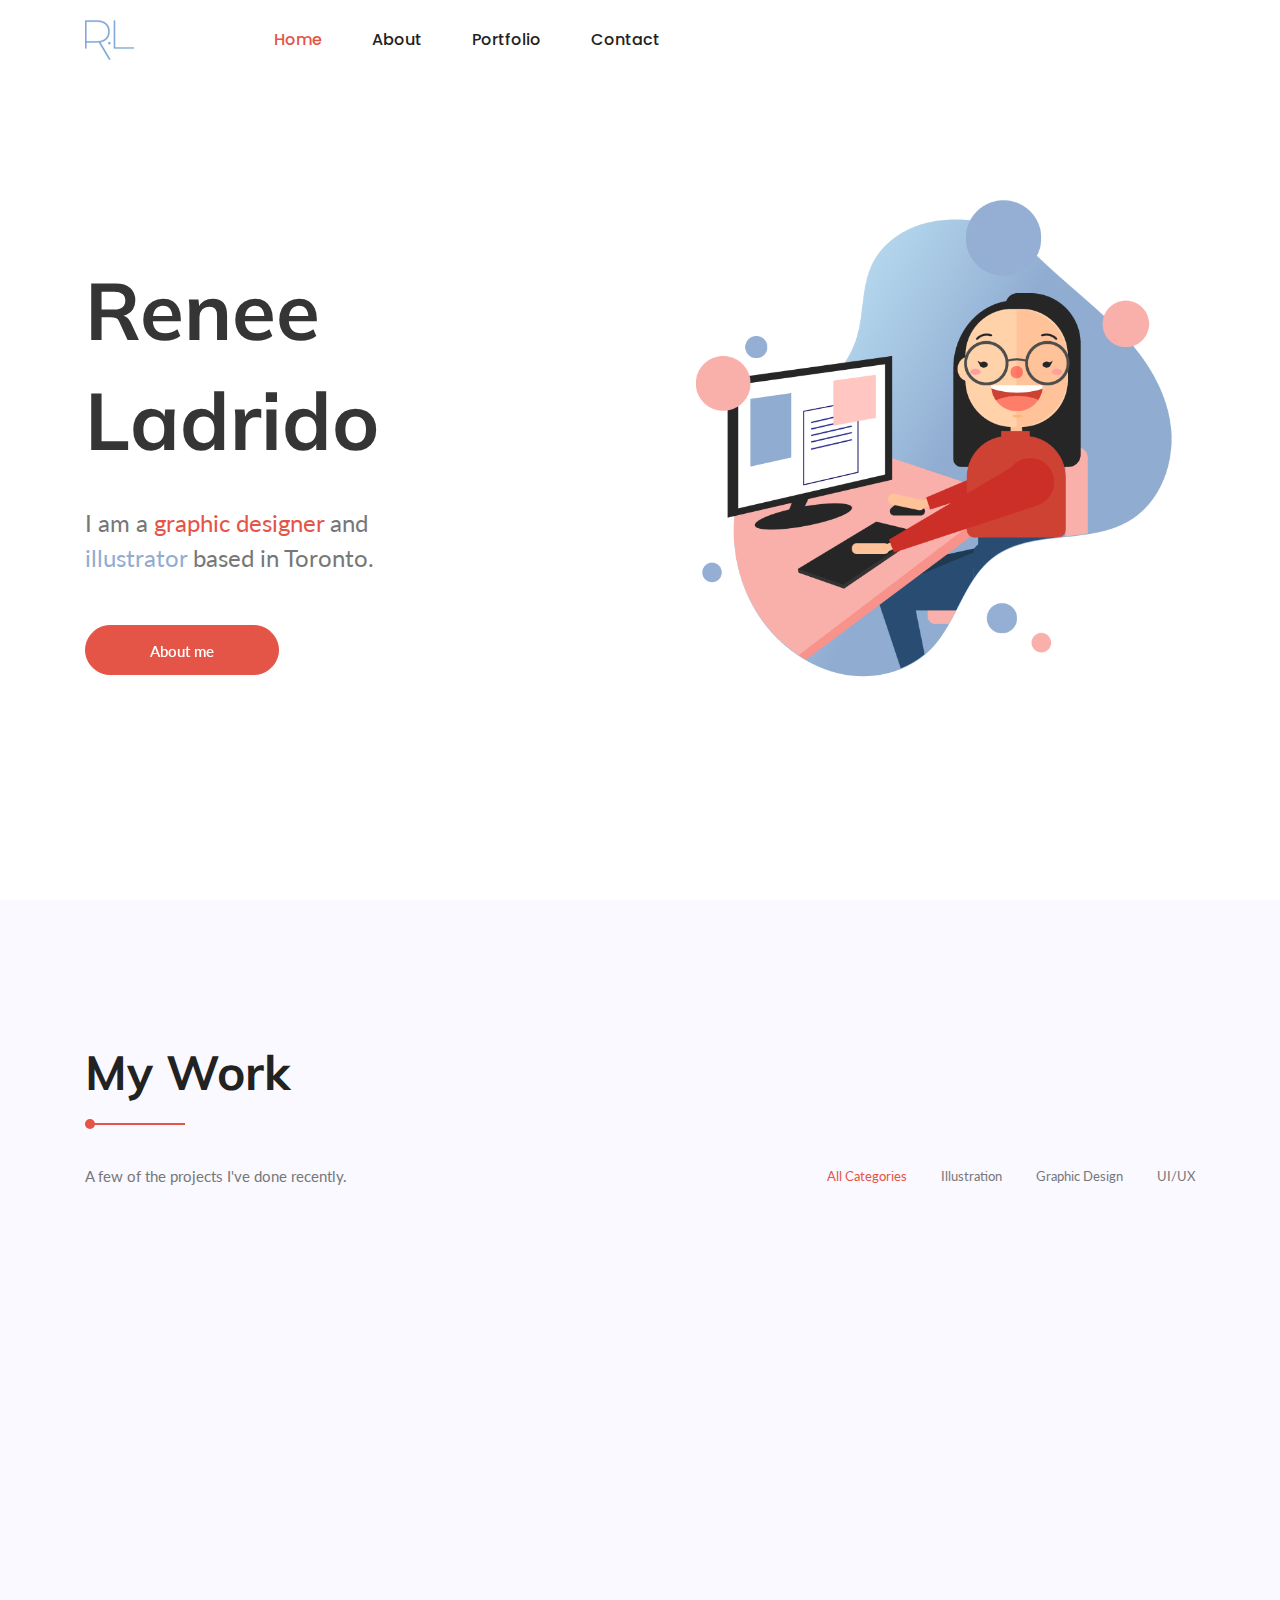
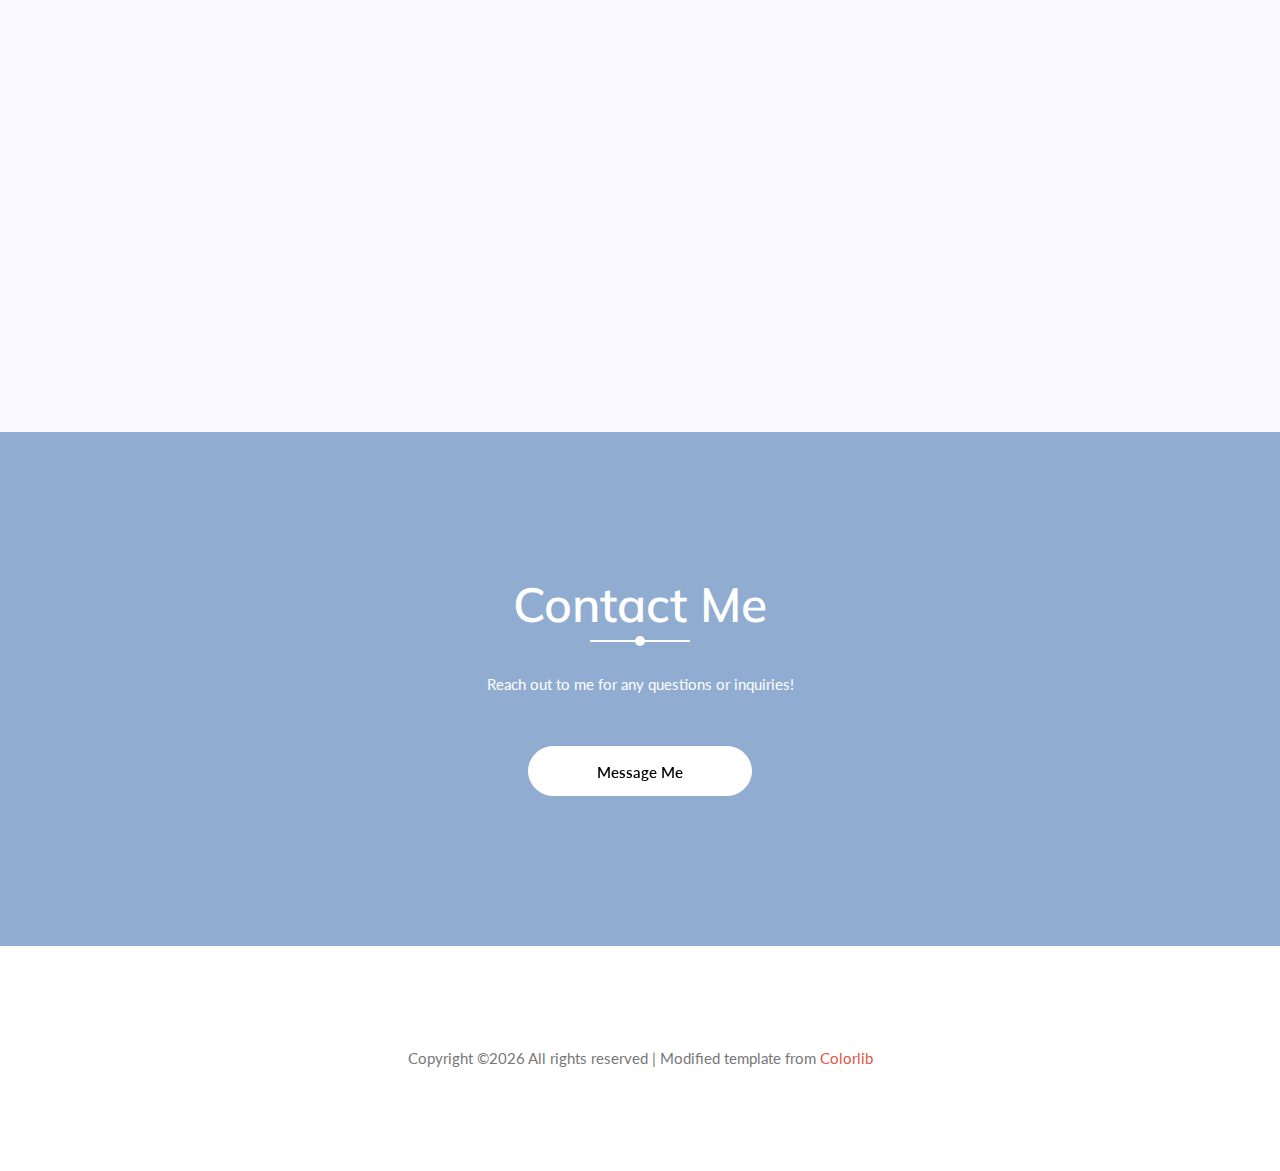
==== commit b39addb6: "Update index.html" ====
--- a/index.html
+++ b/index.html
@@ -55,9 +55,9 @@
 				<nav id="nav-menu-container">
 					<ul class="nav-menu">
 						<li class=""><a class="active" href="index.html">Home</a></li>
-						<li><a href=#about>About</a></li>
+						<li><a href="about.html">About</a></li>
 						<li><a href=#work>Portfolio</a>
-						<li><a href=#contact>Contact</a></li>
+						<li><a href="contact.html">Contact</a></li>
 					</ul>
 				</nav>
 			</div>
@@ -71,25 +71,22 @@
 		<div class="container">
 			<div class="row fullscreen d-flex align-items-center">
 				<div class="banner-content col-lg-6 col-md-12 justify-content-center ">
-					<h1 class="wow fadeInUp" data-wow-duration="1s" data-wow-delay="1s">Renee Ladrido</h1>
-					<div class="designation mb-50 wow fadeInUp" data-wow-duration="1s" data-wow-delay="1.51s">
-						I create
-						<span class="designer">visual solutions</span>
+					<h1 class="wow fadeInUp" data-wow-duration="0.7s" data-wow-delay="0.7s">Renee Ladrido</h1>
+					<div class="designation mb-50 wow fadeInUp" data-wow-duration="0.8s" data-wow-delay="1s">
+						I am a
+						<span class="designer">graphic designer</span>
 						and
-						<span class="developer">illustrate</span> your stories.
-					</div>
-					<a href="#work" class="primary-btn" data-text="See my work">
-						<span>S</span>
-						<span>e</span>
-						<span>e</span>
+						<span class="developer">illustrator</span> based in Toronto.
+					</div>
+					<a href="about.html" class="primary-btn" data-text="About me">
+						<span>A</span>
+						<span>b</span>
+						<span>o</span>
+						<span>u</span>
+						<span>t</span>
 						<span> </span>
 						<span>m</span>
-						<span>y</span>
-						<span> </span>
-						<span>w</span>
-						<span>o</span>
-						<span>r</span>
-						<span>k</span>
+						<span>e</span>
 					</a>
 				</div>
 				<div class="banner-img col-lg-6 col-md-6 align-self-end">
@@ -100,44 +97,6 @@
 	</section>
 	<!-- End banner Area -->
 
-
-	<!-- Start About Area -->
-	<section class="about-area section-gap" id="about">
-		<div class="container">
-			<div class="row align-items-center justify-content-between">
-				<div class="col-lg-6 about-left">
-					<img class="img-fluid" src="img/bannerimgsmall.jpg" alt="">
-				</div>
-				<div class="col-lg-5 col-md-12 about-right">
-					<div class="section-title">
-						<h2>About me</h2>
-					</div>
-					<div class="mb-50 wow fadeIn" data-wow-duration=".8s">
-						<p>Hi! I'm Renee Ladrido and I am a graphic designer and illustrator.</p>
-						<p>My design journey actually started in a completely different field - when I was a Nutrition & Food student at Ryerson University.
-							I had always enjoyed drawing and expressing myself creatively as a side hobby but didn't think I would be able to include this in my professional career.
-							It was when I had started to teach myself Adobe Creative suite to design a brand identity for a food project when I realized how much I enjoyed the process and that it was
-							what I really wanted to do. Throughout the rest of my university career, I continued to self-learn various design programs and concepts, and work on personal projects in order to improve my skills.
-						</p>
-						<p>
-						I currently work as a Graphic Designer and Marketing assistant for Ryerson University Eats, where I design promotional material for the food services department to drive food sales and increase student engagement.
-						</p>
-					</div>
-					<a href="portfolio.html" class="primary-btn" data-text="See work">
-						<span>S</span>
-						<span>e</span>
-						<span>e</span>
-						<span> </span>
-						<span>w</span>
-						<span>o</span>
-						<span>r</span>
-						<span>k</span>
-					</a>
-				</div>
-			</div>
-		</div>
-	</section>
-	<!-- End About Area -->
 
 	<!-- Start Work Area Area -->
 	<section class="work-area section-gap-top section-gap-bottom-90" id="work">
@@ -247,23 +206,6 @@
 				</div>
 			</div>
 
-			<div class="row mt-80">
-				<div class="col-lg-4 col-md-4">
-					<div class="contact-box">
-						<h4> </h4>
-					</div>
-				</div>
-				<div class="col-lg-4 col-md-4">
-					<div class="contact-box">
-						<h4>reneeladrido@gmail.com</h4>
-					</div>
-				</div>
-				<div class="col-lg-4 col-md-4">
-					<div class="contact-box">
-						<h4> </h4>
-					</div>
-				</div>
-			</div>
 
 			<div class="row">
 				<div class="col-lg-12 text-center">
@@ -295,7 +237,7 @@
 			<div class="row footer-bottom justify-content-center">
 				<p class="col-lg-8 col-sm-12 footer-text">
 					<!-- Link back to Colorlib can't be removed. Template is licensed under CC BY 3.0. -->
-Copyright &copy;<script>document.write(new Date().getFullYear());</script> All rights reserved | This template is made with <i class="fa fa-heart-o" aria-hidden="true"></i> by <a href="https://colorlib.com" target="_blank">Colorlib</a>
+Copyright &copy;<script>document.write(new Date().getFullYear());</script> All rights reserved | Modified template from <a href="https://colorlib.com" target="_blank">Colorlib</a>
 <!-- Link back to Colorlib can't be removed. Template is licensed under CC BY 3.0. --></p>
 			</div>
 		</div>
